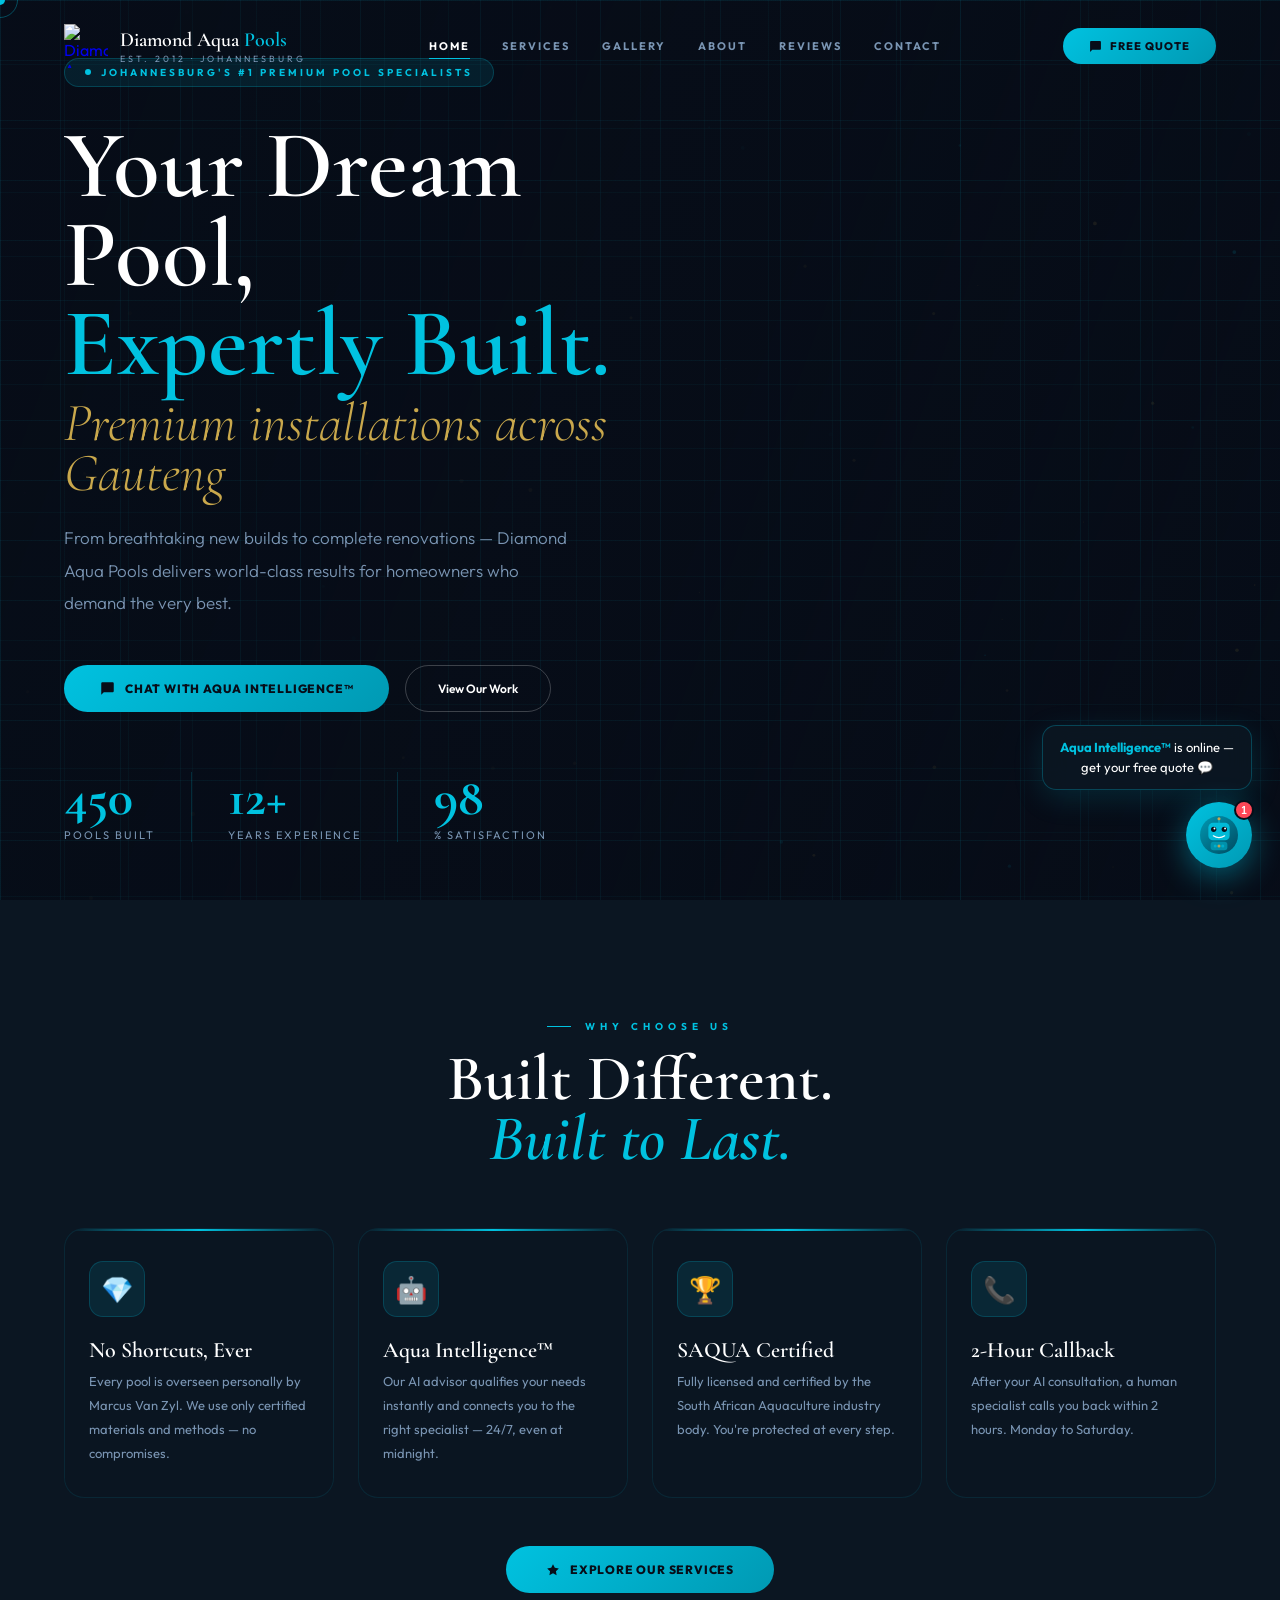
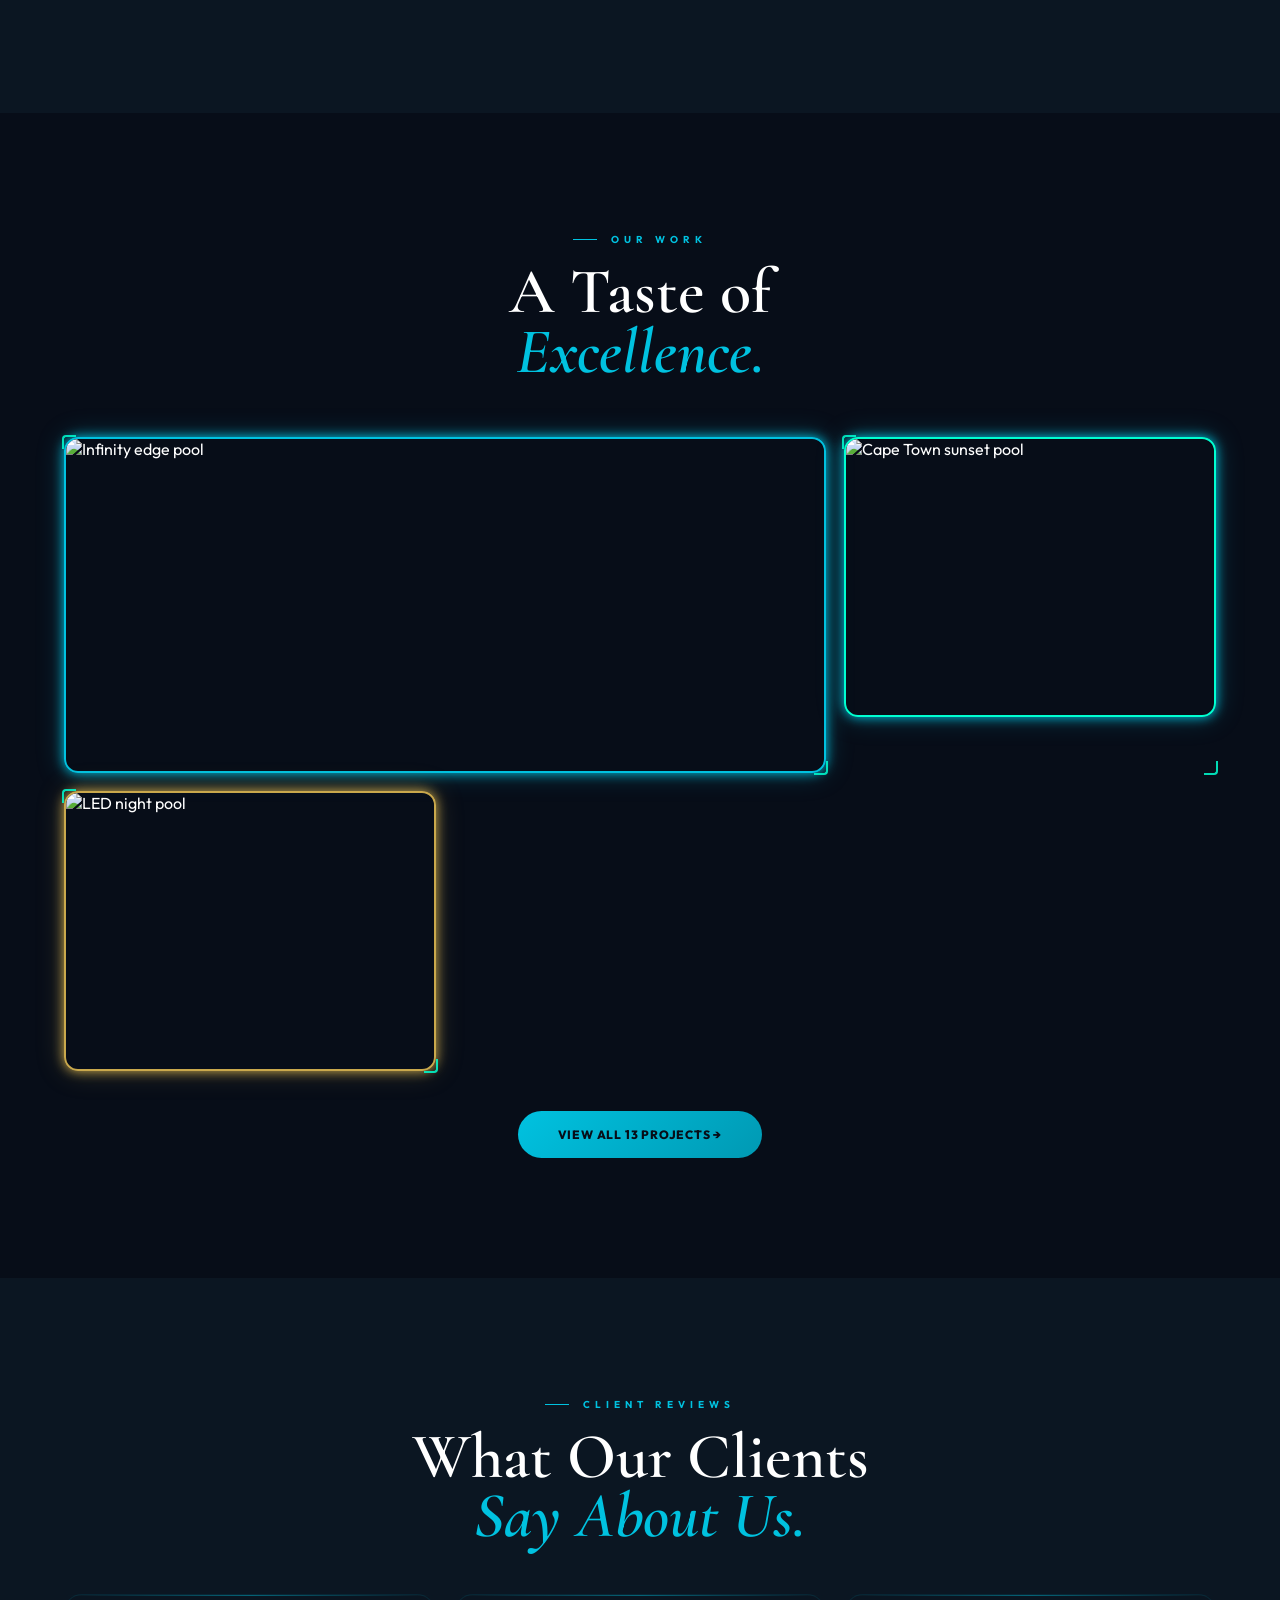
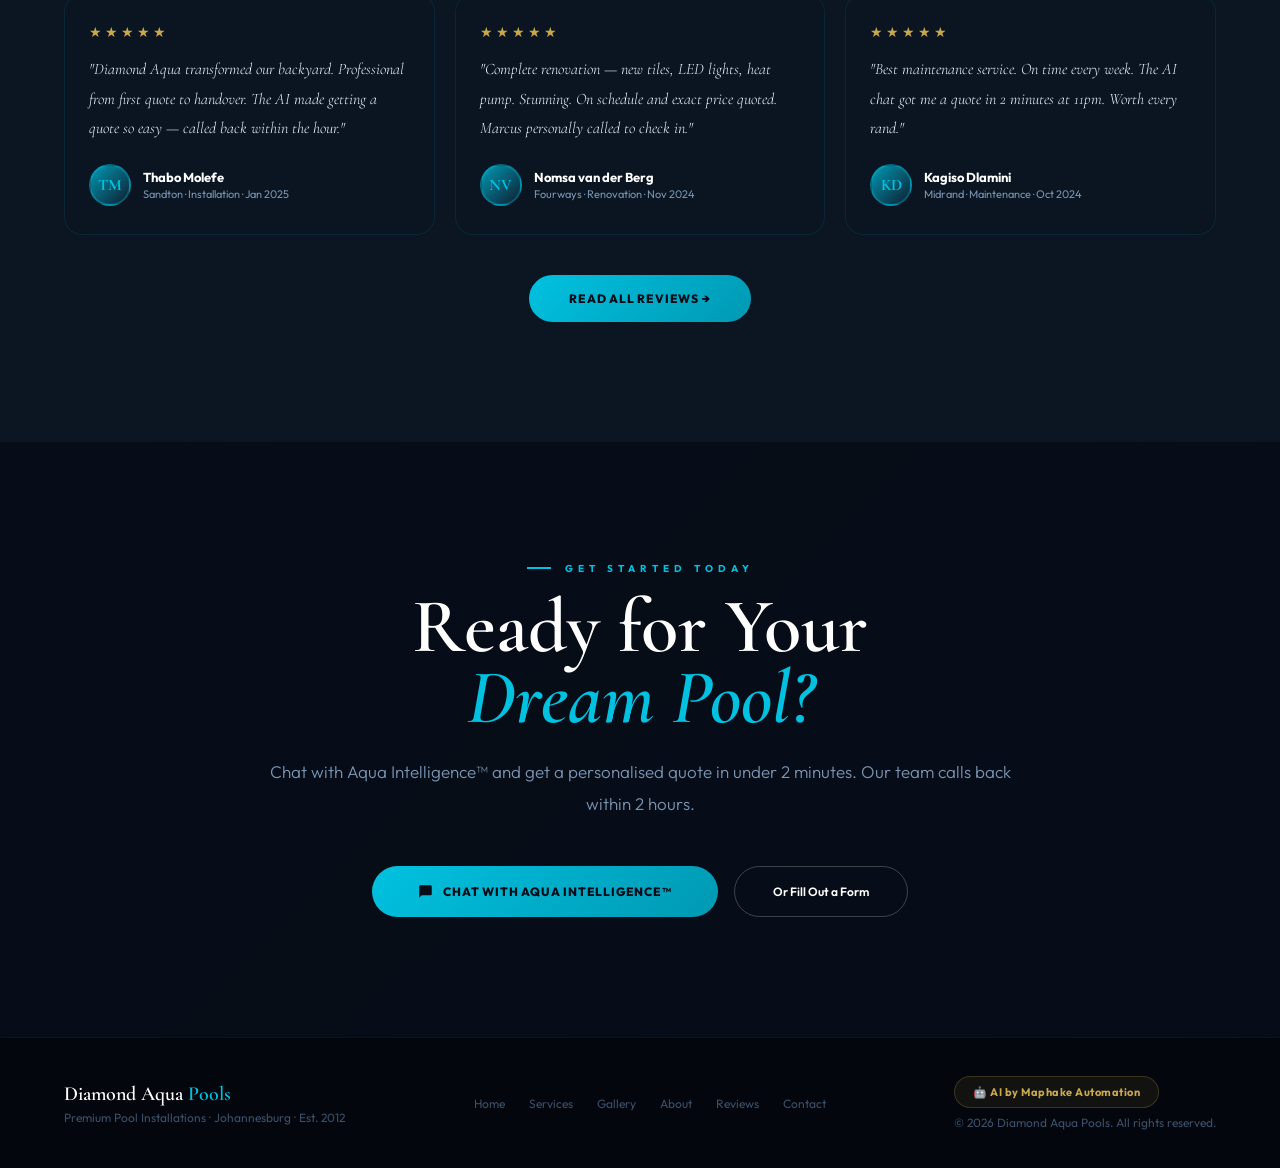
==== index.html @ bdb24a1a "Add files via upload" ====
<!DOCTYPE html>
<html lang="en">
<head>
<meta charset="UTF-8">
<meta name="viewport" content="width=device-width,initial-scale=1.0,viewport-fit=cover">
<title>Diamond Aqua Pools — Premium Pool Installations Johannesburg</title>
<meta name="description" content="Johannesburg's premier pool specialists. Powered by Aqua Intelligence™. Get a free quote in minutes.">
<link rel="icon" href="images/favicon.png">
<link rel="apple-touch-icon" href="images/favicon.png">
<link href="https://fonts.googleapis.com/css2?family=Cormorant+Garamond:ital,wght@0,300;0,400;0,600;0,700;1,300;1,600&family=Outfit:wght@300;400;500;600;700;800&display=swap" rel="stylesheet">
<link rel="stylesheet" href="style.css">
</head>
<body>

<canvas id="wc"></canvas>
<div class="sl" id="sl"></div>
<div id="cur"></div><div id="cur2"></div>

<!-- Page transition -->
<div class="pto"><div class="pts"></div><div class="pts"></div><div class="pts"></div><div class="pts"></div><div class="pts"></div></div>
<!-- Bot rider -->
<div id="botRider">
  <div class="br-av"><svg viewBox="0 0 100 100" xmlns="http://www.w3.org/2000/svg"><defs><linearGradient id="bgg" x1="0%" y1="0%" x2="100%" y2="100%"><stop offset="0%" stop-color="#0099B3"/><stop offset="100%" stop-color="#003A50"/></linearGradient></defs><rect width="100" height="100" fill="url(#bgg)"/><rect x="22" y="18" width="56" height="48" rx="13" fill="#00C2E0" opacity=".9"/><circle cx="36" cy="36" r="8" fill="#070D18"/><circle cx="64" cy="36" r="8" fill="#070D18"/><circle cx="38.5" cy="33.5" r="3" fill="white"/><circle cx="66.5" cy="33.5" r="3" fill="white"/><path d="M35 54 Q50 64 65 54" stroke="white" stroke-width="3.5" fill="none" stroke-linecap="round"/><line x1="50" y1="18" x2="50" y2="8" stroke="#00C2E0" stroke-width="3"/><circle cx="50" cy="6" r="5" fill="#C9A84C"/><rect x="14" y="28" width="8" height="14" rx="4" fill="#00C2E0" opacity=".7"/><rect x="78" y="28" width="8" height="14" rx="4" fill="#00C2E0" opacity=".7"/><rect x="28" y="70" width="44" height="24" rx="9" fill="#0099B3" opacity=".85"/><circle cx="40" cy="82" r="4.5" fill="#00C2E0" opacity=".6"/><circle cx="50" cy="82" r="4.5" fill="#C9A84C" opacity=".9"/><circle cx="60" cy="82" r="4.5" fill="#00C2E0" opacity=".6"/></svg></div>
  <div class="br-paper"><div></div><div></div><div></div></div>
</div>

<!-- NAV -->
<nav id="nav">
  <a href="index.html" class="nlogo" data-page>
    <img src="images/favicon.png" alt="Diamond Aqua Pools logo">
    <div><div class="nlogo-t">Diamond Aqua <span>Pools</span></div><span class="nlogo-s">Est. 2012 · Johannesburg</span></div>
  </a>
  <div class="nlinks">
    <a href="index.html"    class="nl act"  data-page>Home</a>
    <a href="services.html" class="nl"      data-page>Services</a>
    <a href="gallery.html"  class="nl"      data-page>Gallery</a>
    <a href="about.html"    class="nl"      data-page>About</a>
    <a href="reviews.html"  class="nl"      data-page>Reviews</a>
    <a href="contact.html"  class="nl"      data-page>Contact</a>
  </div>
  <a href="#" class="nbtn" onclick="openChat();return false;">
    <svg viewBox="0 0 24 24"><path d="M20 2H4c-1.1 0-2 .9-2 2v18l4-4h14c1.1 0 2-.9 2-2V4c0-1.1-.9-2-2-2z"/></svg>
    Free Quote
  </a>
  <button class="ham" id="ham"><span></span><span></span><span></span></button>
</nav>

<!-- Mobile drawer -->
<div class="mob-d" id="mobD">
  <nav class="mob-links">
    <a href="index.html"    class="dl act" data-page>Home</a>
    <a href="services.html" class="dl"     data-page>Services</a>
    <a href="gallery.html"  class="dl"     data-page>Gallery</a>
    <a href="about.html"    class="dl"     data-page>About</a>
    <a href="reviews.html"  class="dl"     data-page>Reviews</a>
    <a href="contact.html"  class="dl"     data-page>Contact</a>
  </nav>
  <a href="#" class="mob-cta" onclick="closeMob();openChat();return false;">Get Free Quote</a>
</div>

<!-- Bottom nav -->
<div class="bnav">
  <div class="bnav-i">
    <a href="index.html"    class="bi act" data-page><span class="bi-ic">🏠</span><span class="bi-lb">Home</span></a>
    <a href="gallery.html"  class="bi"     data-page><span class="bi-ic">🖼️</span><span class="bi-lb">Gallery</span></a>
    <a href="#" class="bc" onclick="openChat();return false;"><div class="bc-w"><svg viewBox="0 0 24 24"><path d="M20 2H4c-1.1 0-2 .9-2 2v18l4-4h14c1.1 0 2-.9 2-2V4c0-1.1-.9-2-2-2z"/></svg></div><span class="bc-lb">Quote</span></a>
    <a href="reviews.html"  class="bi"     data-page><span class="bi-ic">⭐</span><span class="bi-lb">Reviews</span></a>
    <a href="contact.html"  class="bi"     data-page><span class="bi-ic">📞</span><span class="bi-lb">Contact</span></a>
  </div>
</div>

<!-- ═══ HERO ═══ -->
<section id="home" class="hero">
  <div class="h-bg" style="background-image:url('images/p7.jpg')"></div>
  <div class="h-ov"></div>
  <div class="h-gr"></div>
  <div class="h-cnt">
    <div class="h-tag"><div class="h-dot"></div>Johannesburg's #1 Premium Pool Specialists</div>
    <h1>
      <span class="l1">Your Dream Pool,</span>
      <span class="l2">Expertly Built.</span>
      <span class="l3">Premium installations across Gauteng</span>
    </h1>
    <p class="h-sub">From breathtaking new builds to complete renovations — Diamond Aqua Pools delivers world-class results for homeowners who demand the very best.</p>
    <div class="h-btns">
      <a href="#" class="hb1" onclick="openChat();return false;">
        <svg viewBox="0 0 24 24"><path d="M20 2H4c-1.1 0-2 .9-2 2v18l4-4h14c1.1 0 2-.9 2-2V4c0-1.1-.9-2-2-2z"/></svg>
        Chat with Aqua Intelligence™
      </a>
      <a href="gallery.html" class="hb2" data-page>View Our Work</a>
    </div>
    <div class="h-stats">
      <div class="hs"><div class="hs-n" data-count="450">0</div><div class="hs-l">Pools Built</div></div>
      <div class="hs"><div class="hs-n">12+</div><div class="hs-l">Years Experience</div></div>
      <div class="hs"><div class="hs-n" data-count="98">0</div><div class="hs-l">% Satisfaction</div></div>
    </div>
  </div>
</section>

<!-- ═══ WHY US TEASER ═══ -->
<section class="bg2">
  <div class="sec"><div class="si">
    <div class="rv" style="text-align:center;margin-bottom:60px">
      <div class="stag" style="justify-content:center">Why Choose Us</div>
      <div class="sh" style="text-align:center">Built Different.<br><em>Built to Last.</em></div>
    </div>
    <div style="display:grid;grid-template-columns:repeat(auto-fit,minmax(240px,1fr));gap:24px">
      <div class="srv rv d1"><div class="srv-ic">💎</div><div class="srv-name">No Shortcuts, Ever</div><div class="srv-desc">Every pool is overseen personally by Marcus Van Zyl. We use only certified materials and methods — no compromises.</div></div>
      <div class="srv rv d2"><div class="srv-ic">🤖</div><div class="srv-name">Aqua Intelligence™</div><div class="srv-desc">Our AI advisor qualifies your needs instantly and connects you to the right specialist — 24/7, even at midnight.</div></div>
      <div class="srv rv d3"><div class="srv-ic">🏆</div><div class="srv-name">SAQUA Certified</div><div class="srv-desc">Fully licensed and certified by the South African Aquaculture industry body. You're protected at every step.</div></div>
      <div class="srv rv d4"><div class="srv-ic">📞</div><div class="srv-name">2-Hour Callback</div><div class="srv-desc">After your AI consultation, a human specialist calls you back within 2 hours. Monday to Saturday.</div></div>
    </div>
    <div class="rv" style="text-align:center;margin-top:48px">
      <a href="services.html" class="cb1" data-page style="display:inline-flex;align-items:center;gap:10px;padding:16px 40px">
        <svg viewBox="0 0 24 24" style="width:14px;height:14px;fill:#070D18"><path d="M12 2l3.09 6.26L22 9.27l-5 4.87 1.18 6.88L12 17.77l-6.18 3.25L7 14.14 2 9.27l6.91-1.01L12 2z"/></svg>
        Explore Our Services
      </a>
    </div>
  </div></div>
</section>

<!-- ═══ GALLERY TEASER ═══ -->
<section>
  <div class="sec"><div class="si">
    <div class="rv" style="text-align:center;margin-bottom:0">
      <div class="stag" style="justify-content:center">Our Work</div>
      <div class="sh" style="text-align:center">A Taste of<br><em>Excellence.</em></div>
    </div>
    <div class="neon-grid rv" style="grid-template-columns:repeat(3,1fr)">
      <div class="ni large d1"><div class="ni-inner"><img src="images/p8.jpg" alt="Infinity edge pool" loading="lazy"><div class="ni-ov"><div><div class="ni-lb">Infinity Edge Pool</div><div class="ni-sub">Sandton · 2024</div></div></div></div></div>
      <div class="ni d2"><div class="ni-inner"><img src="images/p6.jpg" alt="Cape Town sunset pool" loading="lazy"><div class="ni-ov"><div><div class="ni-lb">Cape Town Sunset Pool</div><div class="ni-sub">Clifton · 2024</div></div></div></div></div>
      <div class="ni d3"><div class="ni-inner"><img src="images/p10.jpg" alt="LED night pool" loading="lazy"><div class="ni-ov"><div><div class="ni-lb">LED Night Pool</div><div class="ni-sub">Rosebank · 2024</div></div></div></div></div>
    </div>
    <div class="rv" style="text-align:center;margin-top:40px">
      <a href="gallery.html" class="cb1" data-page style="display:inline-flex;align-items:center;gap:10px;padding:16px 40px">
        View All 13 Projects →
      </a>
    </div>
  </div></div>
</section>

<!-- ═══ REVIEW TEASER ═══ -->
<section class="bg2">
  <div class="sec"><div class="si">
    <div class="rv" style="text-align:center;margin-bottom:48px">
      <div class="stag" style="justify-content:center">Client Reviews</div>
      <div class="sh" style="text-align:center">What Our Clients<br><em>Say About Us.</em></div>
    </div>
    <div class="tc-grid">
      <div class="tc rv d1"><div class="tc-stars">★★★★★</div><p class="tc-q">"Diamond Aqua transformed our backyard. Professional from first quote to handover. The AI made getting a quote so easy — called back within the hour."</p><div class="tc-auth"><div class="tc-av">TM</div><div><div class="tc-nm">Thabo Molefe</div><div class="tc-ar">Sandton · Installation · Jan 2025</div></div></div></div>
      <div class="tc rv d2"><div class="tc-stars">★★★★★</div><p class="tc-q">"Complete renovation — new tiles, LED lights, heat pump. Stunning. On schedule and exact price quoted. Marcus personally called to check in."</p><div class="tc-auth"><div class="tc-av">NV</div><div><div class="tc-nm">Nomsa van der Berg</div><div class="tc-ar">Fourways · Renovation · Nov 2024</div></div></div></div>
      <div class="tc rv d3"><div class="tc-stars">★★★★★</div><p class="tc-q">"Best maintenance service. On time every week. The AI chat got me a quote in 2 minutes at 11pm. Worth every rand."</p><div class="tc-auth"><div class="tc-av">KD</div><div><div class="tc-nm">Kagiso Dlamini</div><div class="tc-ar">Midrand · Maintenance · Oct 2024</div></div></div></div>
    </div>
    <div class="rv" style="text-align:center;margin-top:40px">
      <a href="reviews.html" class="cb1" data-page style="display:inline-flex;align-items:center;gap:10px;padding:16px 40px">Read All Reviews →</a>
    </div>
  </div></div>
</section>

<!-- ═══ CTA ═══ -->
<section class="cta-sec">
  <div class="cta-bg" style="background-image:url('images/p6.jpg')"></div>
  <div class="cta-ov"></div>
  <div class="sec"><div class="cta-in rv">
    <div class="stag" style="justify-content:center">Get Started Today</div>
    <div class="cta-h">Ready for Your<br><em>Dream Pool?</em></div>
    <p class="cta-sub">Chat with Aqua Intelligence™ and get a personalised quote in under 2 minutes. Our team calls back within 2 hours.</p>
    <div class="cta-btns">
      <a href="#" class="cb1" onclick="openChat();return false;"><svg viewBox="0 0 24 24"><path d="M20 2H4c-1.1 0-2 .9-2 2v18l4-4h14c1.1 0 2-.9 2-2V4c0-1.1-.9-2-2-2z"/></svg>Chat with Aqua Intelligence™</a>
      <a href="contact.html" class="cb2" data-page>Or Fill Out a Form</a>
    </div>
  </div></div>
</section>

<!-- FOOTER -->
<footer>
  <div><div class="fw">Diamond Aqua <span>Pools</span></div><div class="fm">Premium Pool Installations · Johannesburg · Est. 2012</div></div>
  <div class="fl">
    <a href="index.html"    data-page>Home</a><a href="services.html" data-page>Services</a>
    <a href="gallery.html"  data-page>Gallery</a><a href="about.html"   data-page>About</a>
    <a href="reviews.html"  data-page>Reviews</a><a href="contact.html" data-page>Contact</a>
  </div>
  <div><div class="ma-badge">🤖 AI by Maphake Automation</div><div class="fr">© 2026 Diamond Aqua Pools. All rights reserved.</div></div>
</footer>

<!-- CHAT FAB -->
<div class="chat-fab">
  <div class="chat-bub" id="chatBub"><strong>Aqua Intelligence™</strong> is online — get your free quote 💬</div>
  <button class="chat-btn" onclick="openChat()">
    <svg viewBox="0 0 100 100" xmlns="http://www.w3.org/2000/svg"><defs><linearGradient id="fbg" x1="0%" y1="0%" x2="100%" y2="100%"><stop offset="0%" stop-color="#0099B3"/><stop offset="100%" stop-color="#004A60"/></linearGradient></defs><circle cx="50" cy="50" r="50" fill="url(#fbg)"/><rect x="22" y="18" width="56" height="46" rx="12" fill="#00C2E0" opacity=".9"/><circle cx="36" cy="35" r="7" fill="#070D18"/><circle cx="64" cy="35" r="7" fill="#070D18"/><circle cx="38" cy="33" r="2.5" fill="white"/><circle cx="66" cy="33" r="2.5" fill="white"/><path d="M35 52 Q50 62 65 52" stroke="white" stroke-width="3" fill="none" stroke-linecap="round"/><line x1="50" y1="18" x2="50" y2="9" stroke="#00C2E0" stroke-width="2.5"/><circle cx="50" cy="7" r="4" fill="#C9A84C"/><rect x="28" y="68" width="44" height="22" rx="8" fill="#0099B3" opacity=".85"/><circle cx="40" cy="79" r="4" fill="#00C2E0" opacity=".6"/><circle cx="50" cy="79" r="4" fill="#C9A84C" opacity=".9"/><circle cx="60" cy="79" r="4" fill="#00C2E0" opacity=".6"/></svg>
    <div class="chat-notif">1</div>
  </button>
</div>

<!-- CHAT MODAL -->
<div class="chat-modal" id="chatModal">
  <div class="cm-hd">
    <div class="cm-av-wrap">
      <div class="cm-av"><svg viewBox="0 0 100 100" xmlns="http://www.w3.org/2000/svg"><defs><linearGradient id="cbg" x1="0%" y1="0%" x2="100%" y2="100%"><stop offset="0%" stop-color="#0099B3"/><stop offset="100%" stop-color="#003A50"/></linearGradient></defs><rect width="100" height="100" fill="url(#cbg)"/><rect x="22" y="18" width="56" height="48" rx="13" fill="#00C2E0" opacity=".9"/><circle cx="36" cy="36" r="8" fill="#070D18"/><circle cx="64" cy="36" r="8" fill="#070D18"/><circle cx="38.5" cy="33.5" r="3" fill="white"/><circle cx="66.5" cy="33.5" r="3" fill="white"/><path d="M35 54 Q50 64 65 54" stroke="white" stroke-width="3.5" fill="none" stroke-linecap="round"/><line x1="50" y1="18" x2="50" y2="8" stroke="#00C2E0" stroke-width="3"/><circle cx="50" cy="6" r="5" fill="#C9A84C"/><rect x="14" y="28" width="8" height="14" rx="4" fill="#00C2E0" opacity=".7"/><rect x="78" y="28" width="8" height="14" rx="4" fill="#00C2E0" opacity=".7"/><rect x="28" y="70" width="44" height="24" rx="9" fill="#0099B3" opacity=".85"/><circle cx="40" cy="82" r="4.5" fill="#00C2E0" opacity=".6"/><circle cx="50" cy="82" r="4.5" fill="#C9A84C" opacity=".9"/><circle cx="60" cy="82" r="4.5" fill="#00C2E0" opacity=".6"/></svg></div>
      <div class="cm-ring"></div>
    </div>
    <div>
      <div class="cm-nm">Aqua Intelligence™</div>
      <div class="cm-ai">AI Pool Advisor · Diamond Aqua Pools</div>
      <div class="cm-st"><div class="cm-std"></div>Online · Powered by Maphake Automation</div>
    </div>
    <button class="cm-close" onclick="closeChat()">✕</button>
  </div>
  <div class="cm-body" id="cmBody"></div>
  <div id="leadsPanel" class="leads-panel" style="display:none"><div class="lp-t">📥 Live Lead Capture</div></div>
  <div class="cm-ft">
    <input class="cm-inp" id="cmInp" placeholder="Type your message..." onkeydown="handleKey(event)" disabled>
    <button class="cm-send" onclick="sendMsg()"><svg viewBox="0 0 24 24"><path d="M2.01 21L23 12 2.01 3 2 10l15 2-15 2z"/></svg></button>
  </div>
  <div class="cm-pw">Powered by <span>Maphake Automation</span> · Aqua Intelligence™</div>
</div>

<script src="shared.js"></script>
</body>
</html>
---- style.css ----
/* ═══════════════════════════════════════════
   DIAMOND AQUA POOLS — Shared Stylesheet
   ═══════════════════════════════════════════ */
:root {
  --navy:  #070D18; --navy2: #0B1622; --navy3: #0F1E30;
  --aqua:  #00C2E0; --aqua2: #0099B3; --aqua3: #5DDAF0;
  --gold:  #C9A84C; --gold2: #E8C96B;
  --wh:    #FFFFFF; --grey:  #7A95B3; --dg:    #3A5068;
  --n1:    #00C2E0; --n2:    #00FFD1; --nG:    #C9A84C;
}
*,*::before,*::after{margin:0;padding:0;box-sizing:border-box}
html{scroll-behavior:smooth}
body{background:var(--navy);color:var(--wh);font-family:'Outfit',sans-serif;overflow-x:hidden;cursor:none}
a,button{cursor:none}
/* Scrollbar progress */
.sl{position:fixed;top:0;left:0;height:3px;z-index:700;width:0;background:linear-gradient(90deg,var(--aqua),var(--gold),var(--aqua3));transition:width .08s}
/* Custom cursor */
#cur{position:fixed;width:10px;height:10px;background:var(--aqua);border-radius:50%;pointer-events:none;z-index:9999;transform:translate(-50%,-50%);transition:width .15s,height .15s}
#cur2{position:fixed;width:36px;height:36px;border:1.5px solid rgba(0,194,224,.35);border-radius:50%;pointer-events:none;z-index:9998;transform:translate(-50%,-50%);transition:all .18s ease}
@media(hover:none){#cur,#cur2{display:none}body,a,button{cursor:auto}}
/* Water canvas */
#wc{position:fixed;inset:0;z-index:0;pointer-events:none;opacity:.45}

/* ═══ PAGE TRANSITION ═══ */
.pto{position:fixed;inset:0;z-index:8000;display:flex;flex-direction:column;pointer-events:none}
.pts{flex:1;transform:scaleX(0);transform-origin:left;transition:transform .42s cubic-bezier(.77,0,.18,1)}
.pts:nth-child(1){background:var(--aqua2);transition-delay:0s}
.pts:nth-child(2){background:var(--aqua);transition-delay:.07s}
.pts:nth-child(3){background:var(--aqua3);transition-delay:.14s}
.pts:nth-child(4){background:var(--aqua2);transition-delay:.21s}
.pts:nth-child(5){background:var(--navy3);transition-delay:.28s}
body.t-out .pts{transform:scaleX(1)}
body.t-in  .pts{transform:scaleX(0);transform-origin:right;transition:transform .45s cubic-bezier(.77,0,.18,1)}
body.t-in  .pts:nth-child(1){transition-delay:.28s}
body.t-in  .pts:nth-child(2){transition-delay:.21s}
body.t-in  .pts:nth-child(3){transition-delay:.14s}
body.t-in  .pts:nth-child(4){transition-delay:.07s}
body.t-in  .pts:nth-child(5){transition-delay:0s}

/* Bot rider */
#botRider{position:fixed;top:50%;z-index:8100;pointer-events:none;opacity:0;
  display:flex;align-items:center;transition:opacity .15s;left:-150px}
#botRider.active{opacity:1}
.br-av{width:76px;height:76px;border-radius:50%;overflow:hidden;border:2px solid rgba(255,255,255,.4);flex-shrink:0;filter:drop-shadow(0 0 18px rgba(0,194,224,.9))}
.br-av svg{width:100%;height:100%}
.br-paper{width:56px;height:40px;background:white;border-radius:4px;margin-left:-10px;
  box-shadow:2px 2px 8px rgba(0,0,0,.3);display:flex;flex-direction:column;align-items:flex-start;justify-content:center;gap:4px;padding:7px}
.br-paper div{height:3px;border-radius:2px;background:#ddd}
.br-paper div:nth-child(1){width:70%;background:var(--aqua)}
.br-paper div:nth-child(2){width:100%}
.br-paper div:nth-child(3){width:80%}

/* ═══ NAV ═══ */
nav{position:fixed;top:0;left:0;right:0;z-index:500;display:flex;align-items:center;justify-content:space-between;padding:24px 64px;transition:all .4s}
nav.stuck{background:rgba(7,13,24,.97);backdrop-filter:blur(28px);padding:14px 64px;border-bottom:1px solid rgba(0,194,224,.08);box-shadow:0 4px 40px rgba(0,0,0,.4)}
.nlogo{display:flex;align-items:center;gap:12px;text-decoration:none}
.nlogo img{width:44px;height:44px}
.nlogo-t{font-family:'Cormorant Garamond',serif;font-size:20px;font-weight:600;color:var(--wh)}
.nlogo-t span{color:var(--aqua)}
.nlogo-s{font-size:9px;color:var(--grey);letter-spacing:3px;text-transform:uppercase;display:block;margin-top:1px}
.nlinks{display:flex;align-items:center;gap:32px}
.nl{color:var(--grey);text-decoration:none;font-size:11px;font-weight:700;letter-spacing:2px;text-transform:uppercase;transition:color .2s;position:relative;padding:4px 0}
.nl::after{content:'';position:absolute;bottom:-2px;left:0;width:0;height:1.5px;background:var(--aqua);transition:width .25s}
.nl:hover,.nl.act{color:var(--wh)}
.nl:hover::after,.nl.act::after{width:100%}
.nbtn{background:linear-gradient(135deg,var(--aqua),var(--aqua2));color:var(--navy);padding:11px 26px;border-radius:50px;font-size:11px;font-weight:800;text-decoration:none;letter-spacing:1px;text-transform:uppercase;transition:all .25s;display:inline-flex;align-items:center;gap:8px}
.nbtn:hover{transform:translateY(-2px);box-shadow:0 10px 30px rgba(0,194,224,.4)}
.nbtn svg{width:13px;height:13px;fill:var(--navy)}
.ham{display:none;flex-direction:column;gap:5px;background:none;border:none;padding:4px;z-index:600}
.ham span{display:block;width:24px;height:2px;background:var(--wh);border-radius:2px;transition:all .3s}
.ham.open span:nth-child(1){transform:translateY(7px) rotate(45deg);background:var(--aqua)}
.ham.open span:nth-child(2){opacity:0}
.ham.open span:nth-child(3){transform:translateY(-7px) rotate(-45deg);background:var(--aqua)}
/* Mobile drawer */
.mob-d{position:fixed;inset:0;z-index:550;background:rgba(7,13,24,.99);backdrop-filter:blur(28px);display:flex;flex-direction:column;align-items:center;justify-content:center;transform:translateX(100%);transition:transform .42s cubic-bezier(.77,0,.18,1)}
.mob-d::before{content:'';position:absolute;top:0;left:0;right:0;height:2px;background:linear-gradient(90deg,transparent,var(--aqua),transparent)}
.mob-d.open{transform:translateX(0)}
.mob-links{display:flex;flex-direction:column;align-items:center;width:100%}
.mob-links a{width:100%;text-align:center;padding:18px 20px;color:var(--grey);text-decoration:none;font-family:'Cormorant Garamond',serif;font-size:34px;letter-spacing:2px;border-bottom:1px solid rgba(0,194,224,.07);transition:color .2s}
.mob-links a:first-child{border-top:1px solid rgba(0,194,224,.07)}
.mob-links a:hover,.mob-links a.act{color:var(--aqua)}
.mob-cta{margin-top:32px;background:var(--aqua);color:var(--navy);padding:14px 48px;border-radius:50px;font-size:13px;font-weight:800;text-decoration:none;letter-spacing:1px;text-transform:uppercase}
/* Bottom nav */
.bnav{display:none;position:fixed;bottom:0;left:0;right:0;z-index:490;background:rgba(7,13,24,.97);backdrop-filter:blur(24px);border-top:1px solid rgba(0,194,224,.1);padding:8px 0 max(8px,env(safe-area-inset-bottom))}
.bnav-i{display:flex;justify-content:space-around;align-items:center;max-width:480px;margin:0 auto}
.bi{display:flex;flex-direction:column;align-items:center;gap:3px;text-decoration:none;padding:4px 8px;min-width:52px}
.bi-ic{font-size:19px;line-height:1}
.bi-lb{font-size:9px;color:var(--grey);letter-spacing:1px;text-transform:uppercase;font-weight:600}
.bi.act .bi-lb{color:var(--aqua)}
.bc{display:flex;flex-direction:column;align-items:center;gap:3px;text-decoration:none;padding:0 8px}
.bc-w{width:48px;height:48px;border-radius:50%;background:linear-gradient(135deg,var(--aqua),var(--aqua2));display:flex;align-items:center;justify-content:center;box-shadow:0 4px 20px rgba(0,194,224,.45);margin-top:-22px;transition:all .2s}
.bc-w svg{width:20px;height:20px;fill:var(--navy)}
.bc-lb{font-size:9px;color:var(--aqua);letter-spacing:1px;text-transform:uppercase;font-weight:700}

/* ═══ SHARED LAYOUT ═══ */
.sec{padding:120px 64px;position:relative;z-index:1}
.si{max-width:1240px;margin:0 auto}
.bg2{background:var(--navy2)}
.bg2::before{content:'';position:absolute;inset:0;pointer-events:none;background-image:linear-gradient(rgba(0,194,224,.03) 1px,transparent 1px),linear-gradient(90deg,rgba(0,194,224,.03) 1px,transparent 1px);background-size:60px 60px}
.stag{font-size:10px;letter-spacing:5px;color:var(--aqua);text-transform:uppercase;font-weight:700;margin-bottom:16px;display:flex;align-items:center;gap:14px}
.stag::before{content:'';width:24px;height:1.5px;background:var(--aqua);flex-shrink:0}
.sh{font-family:'Cormorant Garamond',serif;font-size:clamp(38px,5vw,68px);line-height:.93;font-weight:600;margin-bottom:22px}
.sh em{color:var(--aqua);font-style:italic}
.sp{font-size:16px;color:var(--grey);line-height:1.9;font-weight:300}
/* Reveal */
.rv {opacity:0;transform:translateY(36px);transition:opacity .9s ease,transform .9s ease}
.rvl{opacity:0;transform:translateX(-36px);transition:opacity .9s ease,transform .9s ease}
.rvr{opacity:0;transform:translateX(36px);transition:opacity .9s ease,transform .9s ease}
.rv.up,.rvl.up,.rvr.up{opacity:1;transform:none}
.d1{transition-delay:.08s!important}.d2{transition-delay:.18s!important}.d3{transition-delay:.28s!important}
.d4{transition-delay:.38s!important}.d5{transition-delay:.48s!important}.d6{transition-delay:.58s!important}

/* ═══ PAGE HERO (inner pages) ═══ */
.ph{position:relative;height:56vh;min-height:340px;display:flex;align-items:flex-end;padding:0 64px 60px;overflow:hidden}
.ph-bg{position:absolute;inset:0;background-size:cover;background-position:center}
.ph-ov{position:absolute;inset:0;background:linear-gradient(to top,rgba(7,13,24,1) 0%,rgba(7,13,24,.72) 50%,rgba(7,13,24,.3) 100%)}
.ph-cnt{position:relative;z-index:1;max-width:1240px;width:100%}
.ph-tag{font-size:10px;letter-spacing:4px;color:var(--aqua);text-transform:uppercase;font-weight:700;margin-bottom:12px}
.ph h1{font-family:'Cormorant Garamond',serif;font-size:clamp(48px,8vw,88px);line-height:.93;font-weight:600}
.ph h1 em{color:var(--aqua);font-style:italic}

/* ═══ NEON GALLERY GRID ═══ */
.neon-grid{display:grid;grid-template-columns:repeat(4,1fr);gap:18px;margin-top:56px}
.ni{position:relative;border-radius:16px;overflow:visible}
.ni-inner{border-radius:14px;overflow:hidden;position:relative;border:2px solid var(--n1);
  box-shadow:0 0 12px var(--n1),0 0 28px rgba(0,194,224,.25);animation:neonCyan 3s ease-in-out infinite}
.ni:nth-child(even) .ni-inner{border-color:var(--n2);animation:neonTeal 3s ease-in-out infinite 1.5s}
.ni:nth-child(3n)   .ni-inner{border-color:var(--gold);animation:neonGold 3.5s ease-in-out infinite;box-shadow:0 0 12px var(--gold),0 0 28px rgba(201,168,76,.25)}
.ni.large{grid-column:span 2}
.ni img{width:100%;display:block;aspect-ratio:4/3;object-fit:cover;transition:transform .6s ease,filter .4s ease}
.ni.large img{aspect-ratio:16/7}
.ni:hover img{transform:scale(1.07);filter:brightness(1.1)}
.ni-ov{position:absolute;inset:0;border-radius:14px;background:linear-gradient(to top,rgba(7,13,24,.92) 0%,transparent 55%);opacity:0;transition:opacity .35s;display:flex;align-items:flex-end;padding:18px}
.ni:hover .ni-ov{opacity:1}
.ni-lb{font-family:'Cormorant Garamond',serif;font-size:17px;font-weight:600;color:var(--wh)}
.ni-sub{font-size:11px;color:var(--aqua);margin-top:2px}
.ni::before,.ni::after{content:'';position:absolute;width:14px;height:14px;border-color:var(--n2);border-style:solid;z-index:3;pointer-events:none;opacity:.85}
.ni::before{top:-2px;left:-2px;border-width:2px 0 0 2px;border-radius:4px 0 0 0}
.ni::after {bottom:-2px;right:-2px;border-width:0 2px 2px 0;border-radius:0 0 4px 0}

/* ═══ SERVICE CARDS ═══ */
.srv-grid{display:grid;grid-template-columns:repeat(4,1fr);gap:20px;margin-top:60px}
.srv{background:rgba(11,22,34,.8);border:1px solid rgba(0,194,224,.1);border-radius:20px;padding:32px 24px;position:relative;overflow:hidden;transition:all .4s}
.srv::before{content:'';position:absolute;top:0;left:0;right:0;height:2px;background:linear-gradient(90deg,transparent,var(--aqua),transparent)}
.srv::after{content:'';position:absolute;inset:0;background:radial-gradient(circle at 50% 0%,rgba(0,194,224,.12) 0%,transparent 65%);opacity:0;transition:opacity .4s}
.srv:hover{border-color:rgba(0,194,224,.38);transform:translateY(-10px);box-shadow:0 28px 64px rgba(0,194,224,.12)}
.srv:hover::after{opacity:1}
.srv-ic{width:56px;height:56px;border-radius:14px;background:rgba(0,194,224,.1);border:1px solid rgba(0,194,224,.2);display:flex;align-items:center;justify-content:center;font-size:26px;margin-bottom:20px;position:relative;z-index:1}
.srv-name{font-family:'Cormorant Garamond',serif;font-size:22px;font-weight:600;color:var(--wh);margin-bottom:6px;position:relative;z-index:1}
.srv-price{font-size:11px;color:var(--gold);letter-spacing:2px;text-transform:uppercase;font-weight:700;margin-bottom:12px;position:relative;z-index:1}
.srv-desc{font-size:13px;color:var(--grey);line-height:1.85;position:relative;z-index:1}
.srv-list{margin-top:16px;display:flex;flex-direction:column;gap:7px;position:relative;z-index:1}
.srv-li{display:flex;align-items:center;gap:9px;font-size:12px;color:rgba(0,194,224,.75)}
.srv-li::before{content:'◆';font-size:6px;color:var(--aqua);flex-shrink:0}

/* ═══ ABOUT ═══ */
.ab-grid{display:grid;grid-template-columns:440px 1fr;gap:80px;align-items:start}
.ab-img-col{position:sticky;top:100px}
.ab-img-wrap{border-radius:22px;overflow:hidden;position:relative;border:2px solid var(--n1);box-shadow:0 0 24px var(--n1),0 0 56px rgba(0,194,224,.2),0 40px 80px rgba(0,0,0,.5);animation:neonCyan 4s ease-in-out infinite}
.owner-photo{width:100%;display:block;aspect-ratio:4/5;object-fit:cover;object-position:top center}
.ab-badge{position:absolute;bottom:0;left:0;right:0;background:linear-gradient(to top,rgba(7,13,24,.97) 65%,transparent);padding:50px 24px 22px}
.ab-name{font-family:'Cormorant Garamond',serif;font-size:26px;font-weight:600;color:var(--wh)}
.ab-title{font-size:11px;color:var(--aqua);letter-spacing:1.5px;margin-top:4px;text-transform:uppercase}
.creds{display:flex;flex-direction:column;gap:10px;margin-top:20px}
.cred{display:flex;align-items:center;gap:12px;background:rgba(0,194,224,.04);border:1px solid rgba(0,194,224,.1);border-radius:12px;padding:12px 15px;font-size:13px;color:var(--grey);transition:border-color .25s}
.cred:hover{border-color:rgba(0,194,224,.3)}
.cred-ic{flex-shrink:0;font-size:16px}
.ab-quote{position:relative;margin:28px 0;padding:22px 24px 22px 62px;background:rgba(0,194,224,.04);border-left:3px solid var(--aqua);border-radius:0 14px 14px 0}
.aq-mark{position:absolute;left:17px;top:4px;font-family:'Cormorant Garamond',serif;font-size:68px;color:var(--aqua);line-height:1;opacity:.38}
.aq-text{font-family:'Cormorant Garamond',serif;font-size:20px;font-style:italic;color:#EEF4FF;line-height:1.75}
.ab-body{display:flex;flex-direction:column;gap:18px;margin-bottom:28px}
.ab-body p{font-size:15px;color:var(--grey);line-height:1.95;font-weight:300}
.ab-body p strong{color:var(--wh);font-weight:700}
.ab-body p em{color:#EEF4FF;font-style:italic}
.ab-mission{display:flex;align-items:flex-start;gap:16px;background:linear-gradient(135deg,rgba(201,168,76,.08),rgba(0,194,224,.05));border:1px solid rgba(201,168,76,.22);border-radius:16px;padding:20px;margin-bottom:28px}
.am-ic{font-size:28px;flex-shrink:0;margin-top:2px}
.am-t{font-family:'Cormorant Garamond',serif;font-size:18px;font-weight:600;color:var(--gold);margin-bottom:6px}
.am-d{font-size:14px;color:var(--grey);line-height:1.8}
.ab-cta{display:inline-flex;align-items:center;gap:10px;background:linear-gradient(135deg,var(--aqua),var(--aqua2));color:var(--navy);padding:16px 36px;border-radius:50px;font-size:12px;font-weight:800;text-decoration:none;transition:all .25s;letter-spacing:.8px;text-transform:uppercase}
.ab-cta:hover{transform:translateY(-2px);box-shadow:0 14px 40px rgba(0,194,224,.42)}
.ab-cta svg{width:15px;height:15px;fill:var(--navy)}

/* ═══ REVIEWS ═══ */
.rs-wrap{display:flex;gap:28px;align-items:center;background:rgba(11,22,34,.7);border:1px solid rgba(0,194,224,.12);border-radius:20px;padding:32px 38px;margin:36px 0;flex-wrap:wrap}
.rs-big-n{font-family:'Cormorant Garamond',serif;font-size:80px;font-weight:700;color:var(--aqua);line-height:1}
.rs-stars{color:var(--gold);font-size:22px;letter-spacing:4px;margin:4px 0}
.rs-cnt{font-size:11px;color:var(--grey)}
.rs-bars{flex:1;min-width:200px;display:flex;flex-direction:column;gap:9px}
.rs-br{display:flex;align-items:center;gap:10px}
.rs-bl{font-size:12px;color:var(--grey);width:30px;text-align:right;flex-shrink:0}
.rs-bt{flex:1;height:6px;background:rgba(255,255,255,.06);border-radius:4px;overflow:hidden}
.rs-bf{height:100%;background:linear-gradient(90deg,var(--aqua),var(--gold));border-radius:4px;transition:width 1.4s cubic-bezier(.77,0,.18,1)}
.rs-bp{font-size:11px;color:var(--grey);width:32px}
.rs-rgt{display:flex;flex-direction:column;gap:14px;min-width:190px}
.rs-write{background:transparent;border:1.5px solid var(--aqua);color:var(--aqua);padding:12px 22px;border-radius:50px;font-size:11px;font-weight:800;font-family:'Outfit',sans-serif;transition:all .25s;letter-spacing:1px;text-transform:uppercase}
.rs-write:hover{background:var(--aqua);color:var(--navy)}
.tc-grid{display:grid;grid-template-columns:repeat(3,1fr);gap:20px;margin-top:36px}
.tc{background:rgba(11,22,34,.7);border:1px solid rgba(0,194,224,.1);border-radius:18px;padding:28px 24px;transition:all .35s;position:relative}
.tc::before{content:'';position:absolute;top:0;left:0;right:0;height:1.5px;background:linear-gradient(90deg,transparent,rgba(0,194,224,.45),transparent);border-radius:18px 18px 0 0}
.tc:hover{border-color:rgba(0,194,224,.28);transform:translateY(-5px);box-shadow:0 20px 50px rgba(0,194,224,.08)}
.tc-stars{color:var(--gold);font-size:14px;margin-bottom:14px;letter-spacing:3px}
.tc-q{font-family:'Cormorant Garamond',serif;font-size:16px;color:#EEF4FF;line-height:1.85;margin-bottom:20px;font-style:italic;font-weight:300}
.tc-auth{display:flex;align-items:center;gap:12px}
.tc-av{width:42px;height:42px;border-radius:50%;background:linear-gradient(135deg,var(--aqua2),var(--navy3));border:2px solid rgba(0,194,224,.3);display:flex;align-items:center;justify-content:center;font-family:'Cormorant Garamond',serif;font-size:16px;font-weight:700;color:var(--aqua);flex-shrink:0}
.tc-nm{font-size:13px;font-weight:700;color:var(--wh)}
.tc-ar{font-size:11px;color:var(--grey);margin-top:2px}
.tc.new{border-color:rgba(0,194,224,.38);background:rgba(0,194,224,.06);animation:slideUp .5s ease}
/* Review form */
.rf-wrap{display:none}
.rf-wrap.open{display:block}
.rf-box{background:rgba(11,22,34,.88);border:1px solid rgba(0,194,224,.15);border-radius:22px;padding:40px;margin:22px 0;position:relative;overflow:hidden}
.rf-box::before{content:'';position:absolute;top:0;left:0;right:0;height:2px;background:linear-gradient(90deg,transparent,var(--aqua),transparent)}
.rf-t{font-family:'Cormorant Garamond',serif;font-size:30px;font-weight:600;color:var(--wh);margin-bottom:4px}
.rf-s{font-size:13px;color:var(--grey);margin-bottom:26px}
.rf-sl{font-size:11px;color:var(--grey);font-weight:600;margin-bottom:8px}
.sp-row{display:flex;gap:6px;margin-bottom:6px}
.sp-star{font-size:38px;color:rgba(255,255,255,.12);transition:color .15s,transform .15s;line-height:1}
.sp-star.on{color:var(--gold);transform:scale(1.14)}
.sp-lbl{font-size:13px;color:var(--aqua);margin-bottom:22px;min-height:18px;font-weight:600}
.rf-row{display:grid;grid-template-columns:1fr 1fr;gap:16px}
.rf-grp{display:flex;flex-direction:column;gap:8px;margin-bottom:15px}
.rf-grp label{font-size:11px;color:var(--grey);font-weight:600;letter-spacing:.8px;text-transform:uppercase}
.rf-grp input,.rf-grp select,.rf-grp textarea{background:rgba(0,194,224,.05);border:1px solid rgba(0,194,224,.15);border-radius:10px;padding:13px 16px;font-size:14px;color:var(--wh);font-family:'Outfit',sans-serif;outline:none;transition:border-color .25s;width:100%}
.rf-grp input:focus,.rf-grp select:focus,.rf-grp textarea:focus{border-color:rgba(0,194,224,.5)}
.rf-grp select option{background:var(--navy2)}
.rf-grp textarea{resize:vertical}
.rf-btns{display:flex;gap:12px;margin-top:6px}
.rf-cancel{background:transparent;border:1px solid rgba(255,255,255,.15);color:var(--grey);padding:12px 26px;border-radius:50px;font-size:13px;font-family:'Outfit',sans-serif;transition:all .25s}
.rf-cancel:hover{border-color:rgba(255,255,255,.3);color:var(--wh)}
.rf-submit{flex:1;background:linear-gradient(135deg,var(--aqua),var(--aqua2));color:var(--navy);border:none;padding:13px;border-radius:50px;font-size:13px;font-weight:800;font-family:'Outfit',sans-serif;transition:all .25s}
.rf-submit:hover{transform:translateY(-1px);box-shadow:0 8px 24px rgba(0,194,224,.38)}

/* ═══ CONTACT ═══ */
.co-grid{display:grid;grid-template-columns:1fr 1.25fr;gap:80px;align-items:start}
.ci-item{background:rgba(0,194,224,.05);border:1px solid rgba(0,194,224,.1);border-radius:14px;padding:17px;display:flex;align-items:center;gap:15px;transition:all .25s;margin-bottom:13px}
.ci-item:hover{border-color:rgba(0,194,224,.3);transform:translateX(5px)}
.ci-ic{font-size:22px;flex-shrink:0}
.ci-t{font-size:13px;font-weight:700;color:var(--wh);margin-bottom:2px}
.ci-v{font-size:13px;color:var(--grey)}
.co-form{background:rgba(11,22,34,.75);border:1px solid rgba(0,194,224,.12);border-radius:22px;padding:38px 34px;position:relative;overflow:hidden}
.co-form::before{content:'';position:absolute;top:0;left:0;right:0;height:2px;background:linear-gradient(90deg,transparent,var(--aqua),transparent)}
.co-title{font-family:'Cormorant Garamond',serif;font-size:28px;font-weight:600;color:var(--wh);margin-bottom:26px}
.co-row{display:grid;grid-template-columns:1fr 1fr;gap:16px}
.co-grp{display:flex;flex-direction:column;gap:8px;margin-bottom:15px}
.co-grp label{font-size:11px;color:var(--grey);font-weight:600;letter-spacing:.8px;text-transform:uppercase}
.co-grp input,.co-grp select,.co-grp textarea{background:rgba(0,194,224,.05);border:1px solid rgba(0,194,224,.15);border-radius:10px;padding:13px 16px;font-size:14px;color:var(--wh);font-family:'Outfit',sans-serif;outline:none;transition:border-color .25s;width:100%}
.co-grp input:focus,.co-grp select:focus,.co-grp textarea:focus{border-color:rgba(0,194,224,.5)}
.co-grp select option{background:var(--navy2)}
.co-grp textarea{resize:vertical;min-height:100px}
.co-btn{width:100%;background:linear-gradient(135deg,var(--aqua),var(--aqua2));color:var(--navy);padding:15px;border-radius:50px;font-size:13px;font-weight:800;border:none;transition:all .25s;letter-spacing:.8px;text-transform:uppercase;font-family:'Outfit',sans-serif}
.co-btn:hover{transform:translateY(-1px);box-shadow:0 10px 30px rgba(0,194,224,.38)}

/* ═══ MAPHAKE BANNER ═══ */
.ma-ban{background:linear-gradient(135deg,rgba(201,168,76,.08),rgba(0,194,224,.05));border:1px solid rgba(201,168,76,.22);border-radius:18px;padding:22px 30px;display:flex;align-items:center;justify-content:space-between;gap:20px;margin-bottom:60px;flex-wrap:wrap}
.ma-l{display:flex;align-items:center;gap:15px}
.ma-ic{font-size:28px}
.ma-txt{font-size:14px;color:#EEF4FF;font-weight:300;line-height:1.7}
.ma-txt strong{color:var(--gold)}
.ma-btn{background:var(--gold);color:var(--navy);padding:10px 24px;border-radius:50px;font-size:11px;font-weight:800;text-decoration:none;white-space:nowrap;transition:all .25s;letter-spacing:.5px;text-transform:uppercase}
.ma-btn:hover{background:var(--gold2);transform:translateY(-1px)}

/* ═══ CTA ═══ */
.cta-sec{position:relative;overflow:hidden;text-align:center}
.cta-bg{position:absolute;inset:0;background-size:cover;background-position:center;background-attachment:fixed}
.cta-ov{position:absolute;inset:0;background:linear-gradient(135deg,rgba(7,13,24,.96),rgba(7,13,24,.88))}
.cta-in{position:relative;z-index:1;max-width:760px;margin:0 auto}
.cta-h{font-family:'Cormorant Garamond',serif;font-size:clamp(46px,6vw,84px);line-height:.93;font-weight:600;margin-bottom:22px}
.cta-h em{color:var(--aqua);font-style:italic}
.cta-sub{font-size:17px;color:var(--grey);line-height:1.9;margin-bottom:46px;font-weight:300}
.cta-btns{display:flex;gap:16px;justify-content:center;flex-wrap:wrap}
.cb1{background:linear-gradient(135deg,var(--aqua),var(--aqua2));color:var(--navy);padding:18px 46px;border-radius:50px;font-size:12px;font-weight:800;text-decoration:none;transition:all .25s;display:inline-flex;align-items:center;gap:10px;letter-spacing:.8px;text-transform:uppercase}
.cb1:hover{transform:translateY(-3px);box-shadow:0 16px 44px rgba(0,194,224,.44)}
.cb1 svg{width:15px;height:15px;fill:var(--navy)}
.cb2{border:1.5px solid rgba(255,255,255,.22);color:var(--wh);padding:17px 38px;border-radius:50px;font-size:12px;font-weight:600;text-decoration:none;transition:all .25s}
.cb2:hover{border-color:rgba(0,194,224,.6)}

/* ═══ FOOTER ═══ */
footer{background:rgba(4,8,14,.98);border-top:1px solid rgba(0,194,224,.08);padding:38px 64px;display:flex;justify-content:space-between;align-items:center;flex-wrap:wrap;gap:22px;position:relative;z-index:1}
.fw{font-family:'Cormorant Garamond',serif;font-size:20px;font-weight:600;color:var(--wh)}
.fw span{color:var(--aqua)}
.fm{font-size:12px;color:var(--dg);margin-top:4px}
.fl{display:flex;gap:24px;flex-wrap:wrap;justify-content:center}
.fl a{color:var(--dg);text-decoration:none;font-size:12px;transition:color .2s}
.fl a:hover{color:var(--aqua)}
.ma-badge{display:inline-flex;align-items:center;gap:8px;background:rgba(201,168,76,.08);border:1px solid rgba(201,168,76,.22);border-radius:20px;padding:8px 18px;font-size:11px;color:var(--gold);font-weight:700;letter-spacing:.5px}
.fr{font-size:12px;color:var(--dg);margin-top:7px}

/* ═══ CHAT WIDGET ═══ */
.chat-fab{position:fixed;bottom:32px;right:28px;z-index:800;display:flex;flex-direction:column;align-items:flex-end;gap:12px}
.chat-bub{background:rgba(11,22,34,.96);backdrop-filter:blur(12px);border:1px solid rgba(0,194,224,.28);border-radius:14px;padding:12px 16px;font-size:13px;color:var(--wh);animation:floatY 3.5s ease-in-out infinite;box-shadow:0 8px 30px rgba(0,194,224,.15);max-width:210px;text-align:center;line-height:1.5}
.chat-bub strong{color:var(--aqua)}
.chat-btn{width:66px;height:66px;border-radius:50%;background:linear-gradient(135deg,var(--aqua),var(--aqua2));border:none;display:flex;align-items:center;justify-content:center;box-shadow:0 8px 32px rgba(0,194,224,.45);transition:all .25s;position:relative}
.chat-btn:hover{transform:scale(1.1);box-shadow:0 14px 44px rgba(0,194,224,.55)}
.chat-btn svg{width:38px;height:38px}
.chat-notif{position:absolute;top:-2px;right:-2px;width:20px;height:20px;background:#FF4757;border-radius:50%;border:2.5px solid var(--navy);display:flex;align-items:center;justify-content:center;font-size:10px;font-weight:800;color:white}
/* Chat modal */
.chat-modal{position:fixed;bottom:110px;right:28px;width:400px;background:var(--navy2);border:1px solid rgba(0,194,224,.22);border-radius:26px;box-shadow:0 40px 100px rgba(0,0,0,.6);z-index:900;display:none;flex-direction:column;overflow:hidden;max-height:640px}
.chat-modal.open{display:flex;animation:slideUp .38s ease}
.cm-hd{background:linear-gradient(135deg,var(--aqua2),#005F7A);padding:18px 22px;display:flex;align-items:center;gap:14px;position:relative}
.cm-close{position:absolute;top:13px;right:15px;background:rgba(255,255,255,.15);border:none;color:white;width:30px;height:30px;border-radius:50%;font-size:17px;display:flex;align-items:center;justify-content:center;transition:background .2s}
.cm-close:hover{background:rgba(255,255,255,.3)}
.cm-av-wrap{position:relative;width:50px;height:50px;flex-shrink:0}
.cm-av{width:50px;height:50px;border-radius:50%;overflow:hidden;border:2px solid rgba(255,255,255,.35);animation:avatarBounce 3s ease-in-out infinite}
.cm-av svg{width:100%;height:100%}
.cm-ring{position:absolute;inset:-5px;border-radius:50%;border:2px solid transparent;border-top-color:rgba(255,255,255,.65);border-right-color:rgba(255,255,255,.3);animation:spinRing 2s linear infinite}
.cm-nm{font-size:14px;font-weight:800;color:var(--wh);animation:glitch 9s ease-in-out infinite}
.cm-ai{font-size:9px;color:rgba(255,255,255,.7);letter-spacing:2px;text-transform:uppercase;font-weight:700}
.cm-st{font-size:11px;color:rgba(255,255,255,.6);margin-top:2px;display:flex;align-items:center;gap:5px}
.cm-std{width:6px;height:6px;border-radius:50%;background:#00FF88;animation:pulse 2s infinite;flex-shrink:0}
.cm-body{flex:1;overflow-y:auto;padding:16px;display:flex;flex-direction:column;gap:10px;min-height:300px;max-height:380px}
.cm-body::-webkit-scrollbar{width:4px}
.cm-body::-webkit-scrollbar-thumb{background:rgba(0,194,224,.3);border-radius:2px}
.cm{max-width:92%;padding:11px 15px;border-radius:15px;font-size:13px;line-height:1.72}
.cm.bot{background:rgba(0,194,224,.09);border:1px solid rgba(0,194,224,.17);color:#EEF4FF;border-bottom-left-radius:3px;align-self:flex-start}
.cm.bot .cs{font-size:9px;color:var(--aqua);font-weight:800;margin-bottom:3px;letter-spacing:1.5px;text-transform:uppercase}
.cm.usr{background:rgba(0,194,224,.18);color:var(--wh);border-bottom-right-radius:3px;align-self:flex-end}
.cmt{font-size:9px;color:var(--dg);margin-top:3px}
.cm-opts{display:flex;flex-wrap:wrap;gap:7px;align-self:flex-start}
.cm-opt{background:rgba(0,194,224,.07);border:1px solid rgba(0,194,224,.26);border-radius:20px;padding:8px 15px;font-size:12px;color:var(--aqua);font-family:'Outfit',sans-serif;font-weight:500;transition:all .2s}
.cm-opt:hover{background:rgba(0,194,224,.2);border-color:var(--aqua)}
.cm-typing{display:flex;gap:4px;padding:11px 15px;background:rgba(0,194,224,.06);border:1px solid rgba(0,194,224,.12);border-radius:15px;border-bottom-left-radius:3px;align-self:flex-start;opacity:0;transition:opacity .25s;max-width:76px}
.cm-typing.show{opacity:1}
.cm-typing span{width:5px;height:5px;border-radius:50%;background:var(--aqua);animation:tDot 1.2s ease-in-out infinite}
.cm-typing span:nth-child(2){animation-delay:.2s}
.cm-typing span:nth-child(3){animation-delay:.4s}
.cm-ft{border-top:1px solid rgba(0,194,224,.08);padding:12px 16px;display:flex;gap:10px;align-items:center}
.cm-inp{flex:1;background:rgba(0,194,224,.05);border:1px solid rgba(0,194,224,.12);border-radius:22px;padding:10px 15px;font-size:13px;color:var(--wh);font-family:'Outfit',sans-serif;outline:none;transition:border-color .25s}
.cm-inp::placeholder{color:var(--dg)}
.cm-inp:focus{border-color:rgba(0,194,224,.45)}
.cm-send{width:38px;height:38px;border-radius:50%;background:var(--aqua);border:none;display:flex;align-items:center;justify-content:center;flex-shrink:0;transition:all .2s}
.cm-send:hover{background:var(--aqua3)}
.cm-send svg{width:15px;height:15px;fill:var(--navy)}
.cm-pw{text-align:center;padding:8px;font-size:10px;color:var(--dg);border-top:1px solid rgba(0,194,224,.05)}
.cm-pw span{color:var(--gold);font-weight:600}
.leads-panel{background:rgba(7,13,24,.98);border:1px solid rgba(0,194,224,.3);border-radius:14px;padding:18px;margin:0 14px 14px}
.lp-t{font-size:11px;font-weight:800;color:var(--gold);letter-spacing:2px;text-transform:uppercase;margin-bottom:12px;display:flex;align-items:center;gap:8px}
.lp-t::before{content:'●';color:var(--aqua);font-size:8px;animation:pulse 2s infinite}
.lead-item{background:rgba(0,194,224,.05);border:1px solid rgba(0,194,224,.1);border-radius:10px;padding:10px 13px;margin-bottom:8px;animation:slideUp .4s ease}
.l-nm{font-size:13px;font-weight:700;color:var(--wh)}
.l-em{font-size:12px;color:var(--aqua);margin-top:2px}
.l-sv{font-size:11px;color:var(--grey);margin-top:2px}
.l-tm{font-size:10px;color:var(--dg);margin-top:3px}

/* ═══ HERO (index only) ═══ */
.hero{min-height:100vh;display:flex;align-items:center;position:relative;overflow:hidden;padding:0 64px}
.h-bg{position:absolute;inset:0;background-size:cover;background-position:center;background-repeat:no-repeat}
.h-ov{position:absolute;inset:0;background:linear-gradient(110deg,rgba(7,13,24,.96) 0%,rgba(7,13,24,.80) 55%,rgba(7,13,24,.40) 100%)}
.h-gr{position:absolute;inset:0;pointer-events:none;background-image:linear-gradient(rgba(0,194,224,.04) 1px,transparent 1px),linear-gradient(90deg,rgba(0,194,224,.04) 1px,transparent 1px);background-size:64px 64px}
.h-cnt{position:relative;z-index:2;max-width:660px}
.h-tag{display:inline-flex;align-items:center;gap:10px;background:rgba(0,194,224,.1);border:1px solid rgba(0,194,224,.22);border-radius:100px;padding:7px 20px;font-size:10px;font-weight:700;letter-spacing:3px;color:var(--aqua);text-transform:uppercase;margin-bottom:34px;animation:fadeUp .9s .1s both}
.h-dot{width:6px;height:6px;border-radius:50%;background:var(--aqua);animation:pulse 2s ease-in-out infinite}
.hero h1{font-family:'Cormorant Garamond',serif;font-size:clamp(54px,7.5vw,98px);line-height:.93;font-weight:600;margin-bottom:24px;animation:fadeUp .9s .2s both}
.hero h1 .l1{display:block;color:var(--wh)}
.hero h1 .l2{display:block;color:var(--aqua)}
.hero h1 .l3{display:block;color:var(--gold);font-weight:300;font-style:italic;font-size:.56em;margin-top:10px}
.h-sub{font-size:17px;color:var(--grey);line-height:1.9;max-width:520px;margin-bottom:46px;animation:fadeUp .9s .32s both;font-weight:300}
.h-btns{display:flex;gap:16px;flex-wrap:wrap;margin-bottom:60px;animation:fadeUp .9s .44s both}
.hb1{background:linear-gradient(135deg,var(--aqua),var(--aqua2));color:var(--navy);padding:16px 36px;border-radius:50px;font-size:12px;font-weight:800;text-decoration:none;transition:all .25s;display:inline-flex;align-items:center;gap:10px;letter-spacing:.8px;text-transform:uppercase}
.hb1:hover{transform:translateY(-3px);box-shadow:0 14px 40px rgba(0,194,224,.45)}
.hb1 svg{width:15px;height:15px;fill:var(--navy)}
.hb2{border:1.5px solid rgba(255,255,255,.22);color:var(--wh);padding:15px 32px;border-radius:50px;font-size:12px;font-weight:600;text-decoration:none;transition:all .25s}
.hb2:hover{border-color:rgba(0,194,224,.6)}
/* HERO STATS — FIXED NO OVERLAP */
.h-stats{display:flex;flex-wrap:wrap;row-gap:18px;animation:fadeUp .9s .56s both}
.hs{display:flex;flex-direction:column;padding-right:36px;margin-right:36px;border-right:1px solid rgba(0,194,224,.18);flex-shrink:0}
.hs:last-child{border-right:none;margin-right:0;padding-right:0}
.hs-n{font-family:'Cormorant Garamond',serif;font-size:52px;font-weight:700;color:var(--aqua);line-height:1;white-space:nowrap;min-width:0}
.hs-l{font-size:11px;color:var(--grey);letter-spacing:2px;text-transform:uppercase;margin-top:4px;white-space:nowrap}

/* ═══ KEYFRAMES ═══ */
@keyframes fadeUp  {from{opacity:0;transform:translateY(28px)}to{opacity:1;transform:none}}
@keyframes pulse   {0%,100%{opacity:1;transform:scale(1)}50%{opacity:.3;transform:scale(.5)}}
@keyframes floatY  {0%,100%{transform:translateY(0)}50%{transform:translateY(-10px)}}
@keyframes spinRing{to{transform:rotate(360deg)}}
@keyframes tDot    {0%,60%,100%{transform:translateY(0)}30%{transform:translateY(-6px)}}
@keyframes slideUp {from{opacity:0;transform:translateY(20px)}to{opacity:1;transform:none}}
@keyframes avatarBounce{0%,100%{transform:scale(1)}50%{transform:scale(1.08)}}
@keyframes glitch  {0%,88%,100%{transform:none;filter:none}90%{transform:translate(-2px,1px);filter:hue-rotate(90deg)}92%{transform:translate(2px,-1px);filter:hue-rotate(-90deg)}94%{transform:none;filter:none}}
@keyframes neonCyan{0%,100%{box-shadow:0 0 10px var(--n1),0 0 22px rgba(0,194,224,.25);border-color:var(--n1)}50%{box-shadow:0 0 18px var(--n2),0 0 40px rgba(0,255,209,.3);border-color:var(--n2)}}
@keyframes neonTeal{0%,100%{box-shadow:0 0 10px var(--n2),0 0 22px rgba(0,255,209,.25);border-color:var(--n2)}50%{box-shadow:0 0 18px var(--n1),0 0 40px rgba(0,194,224,.3);border-color:var(--n1)}}
@keyframes neonGold{0%,100%{box-shadow:0 0 10px var(--gold),0 0 22px rgba(201,168,76,.25);border-color:var(--gold)}50%{box-shadow:0 0 18px var(--gold2),0 0 40px rgba(232,201,107,.3);border-color:var(--gold2)}}

/* ═══ RESPONSIVE ═══ */
@media(max-width:1080px){
  nav,nav.stuck{padding:14px 20px}
  .nlinks,.nbtn{display:none}
  .ham{display:flex}
  .bnav{display:block}
  .sec{padding:80px 20px 120px}
  .hero{padding:100px 20px 120px}
  .ph{padding:0 20px 48px}
  .ab-grid,.co-grid{grid-template-columns:1fr;gap:40px}
  .ab-img-col{position:static}
  .owner-photo{aspect-ratio:3/2;object-position:center 20%}
  .srv-grid{grid-template-columns:1fr 1fr}
  .tc-grid{grid-template-columns:1fr 1fr}
  .neon-grid{grid-template-columns:1fr 1fr;gap:13px}
  .ni.large{grid-column:span 2}
  .chat-modal{width:calc(100vw - 36px);right:18px}
  .chat-fab{bottom:80px;right:16px}
  footer{padding:24px 20px 100px;flex-direction:column;text-align:center}
  .fl{justify-content:center}
  .rs-wrap{flex-direction:column;gap:22px}
  .rf-row,.co-row{grid-template-columns:1fr}
  .h-stats{row-gap:16px}
  .hs{border-right:none;margin-right:0;padding-right:0;min-width:130px}
}
@media(max-width:600px){
  .srv-grid,.tc-grid{grid-template-columns:1fr}
  .neon-grid{grid-template-columns:1fr;gap:14px}
  .ni.large{grid-column:span 1}
  .ni.large img{aspect-ratio:4/3}
  .hero h1{font-size:clamp(44px,13vw,66px)}
  .sh{font-size:clamp(34px,11vw,52px)}
  .ma-ban{flex-direction:column;text-align:center}
  .chat-modal{width:calc(100vw - 24px);right:12px;bottom:84px}
  .chat-fab{bottom:72px;right:12px}
  .h-stats{flex-direction:column;gap:12px}
  .hs{border-right:none;margin-right:0;padding-right:0}
}
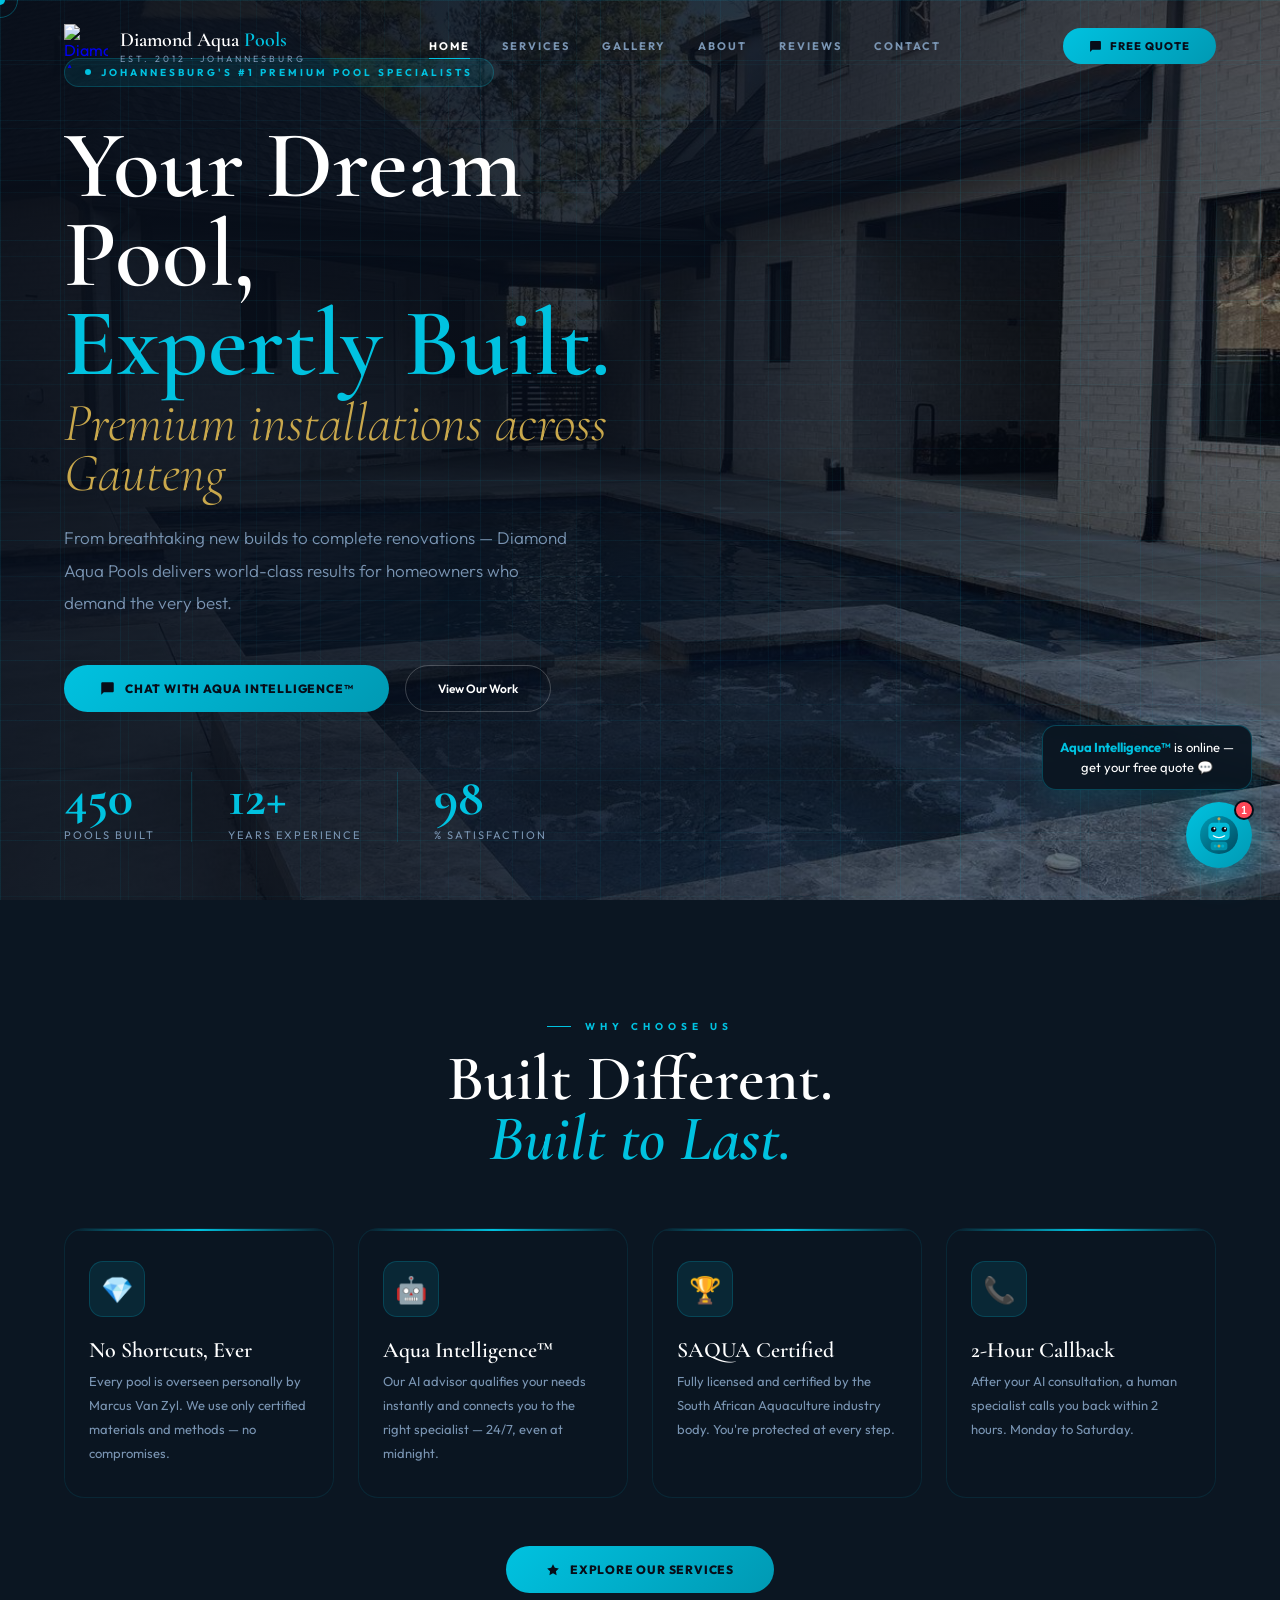
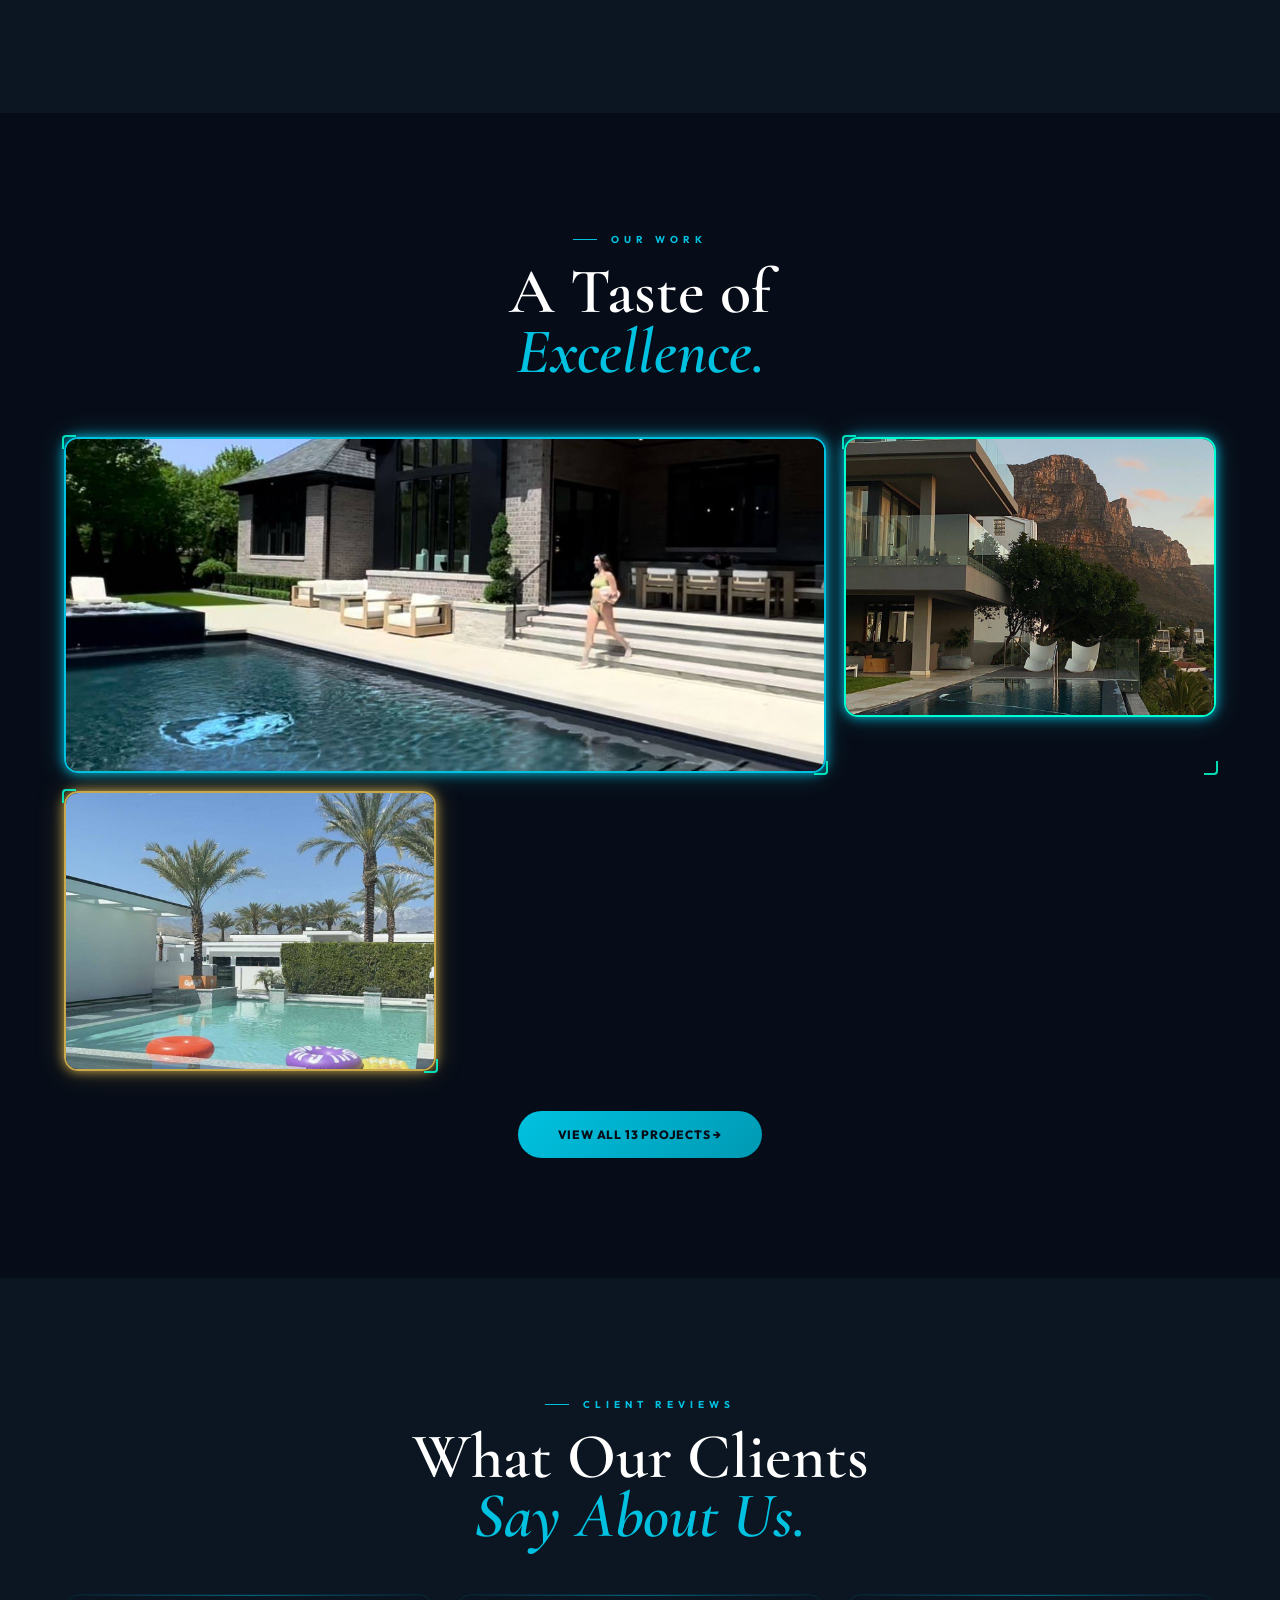
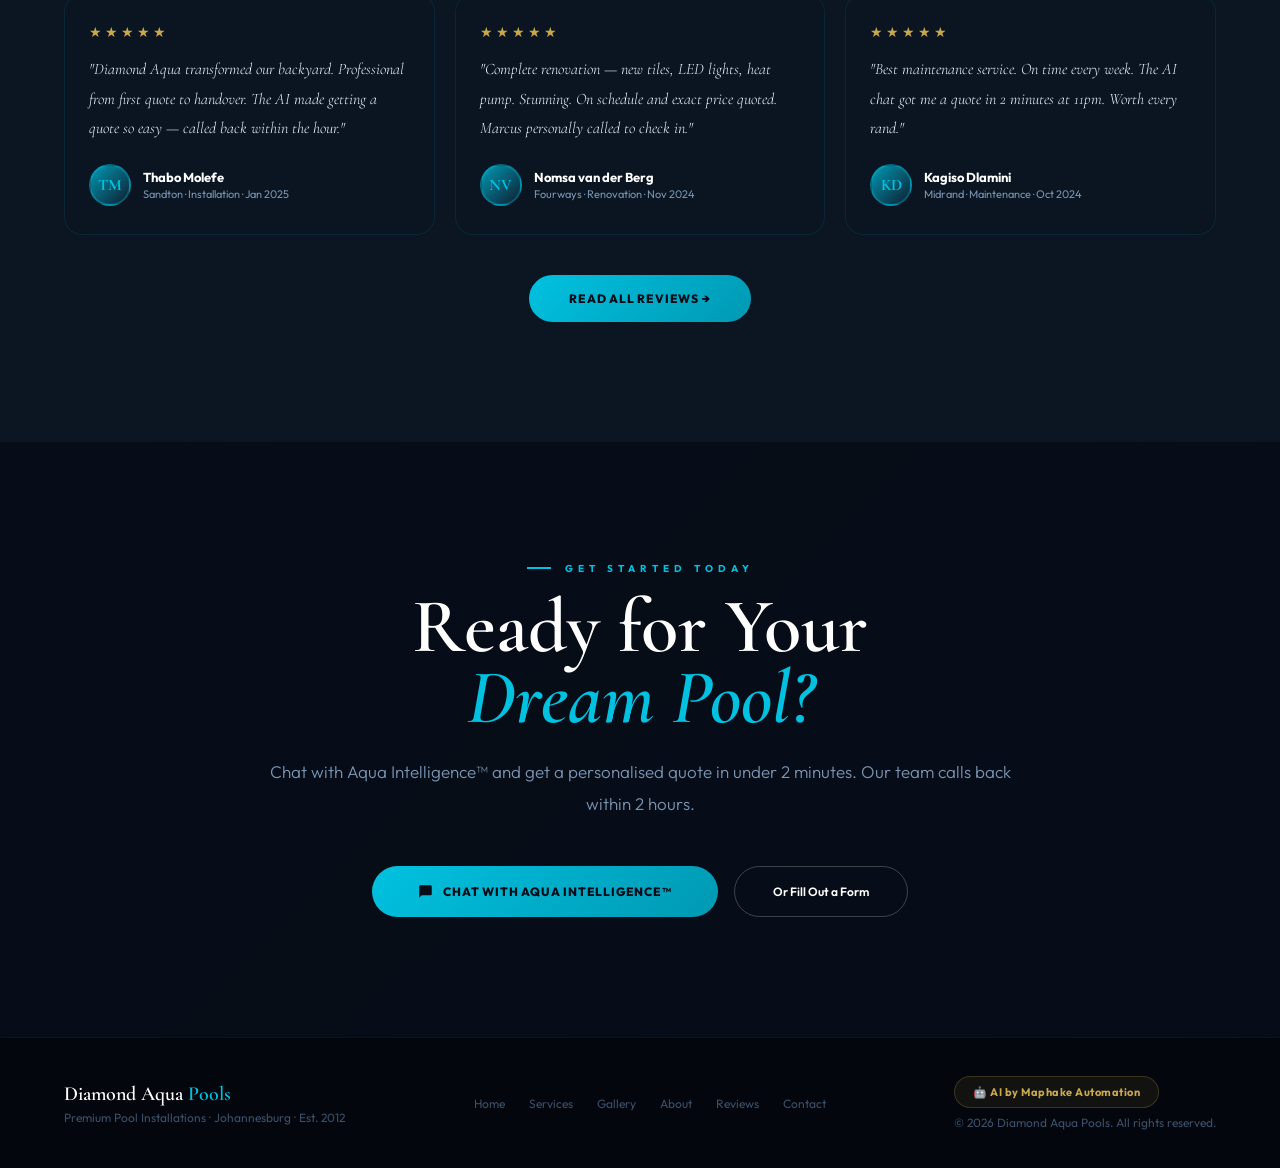
==== commit 1d7ce342: "Add files via upload" ====
--- a/index.html
+++ b/index.html
@@ -27,7 +27,7 @@
 <!-- NAV -->
 <nav id="nav">
   <a href="index.html" class="nlogo" data-page>
-    <img src="images/favicon.png" alt="Diamond Aqua Pools logo">
+    <img data-img="favicon" src="" alt="Diamond Aqua Pools logo">
     <div><div class="nlogo-t">Diamond Aqua <span>Pools</span></div><span class="nlogo-s">Est. 2012 · Johannesburg</span></div>
   </a>
   <div class="nlinks">
@@ -71,7 +71,7 @@
 
 <!-- ═══ HERO ═══ -->
 <section id="home" class="hero">
-  <div class="h-bg" style="background-image:url('images/p7.jpg')"></div>
+  <div class="h-bg" data-img="p7" style=""></div>
   <div class="h-ov"></div>
   <div class="h-gr"></div>
   <div class="h-cnt">
@@ -127,9 +127,9 @@
       <div class="sh" style="text-align:center">A Taste of<br><em>Excellence.</em></div>
     </div>
     <div class="neon-grid rv" style="grid-template-columns:repeat(3,1fr)">
-      <div class="ni large d1"><div class="ni-inner"><img src="images/p8.jpg" alt="Infinity edge pool" loading="lazy"><div class="ni-ov"><div><div class="ni-lb">Infinity Edge Pool</div><div class="ni-sub">Sandton · 2024</div></div></div></div></div>
-      <div class="ni d2"><div class="ni-inner"><img src="images/p6.jpg" alt="Cape Town sunset pool" loading="lazy"><div class="ni-ov"><div><div class="ni-lb">Cape Town Sunset Pool</div><div class="ni-sub">Clifton · 2024</div></div></div></div></div>
-      <div class="ni d3"><div class="ni-inner"><img src="images/p10.jpg" alt="LED night pool" loading="lazy"><div class="ni-ov"><div><div class="ni-lb">LED Night Pool</div><div class="ni-sub">Rosebank · 2024</div></div></div></div></div>
+      <div class="ni large d1"><div class="ni-inner"><img data-img="p8" src="" alt="Infinity edge pool" loading="lazy"><div class="ni-ov"><div><div class="ni-lb">Infinity Edge Pool</div><div class="ni-sub">Sandton · 2024</div></div></div></div></div>
+      <div class="ni d2"><div class="ni-inner"><img data-img="p6" src="" alt="Cape Town sunset pool" loading="lazy"><div class="ni-ov"><div><div class="ni-lb">Cape Town Sunset Pool</div><div class="ni-sub">Clifton · 2024</div></div></div></div></div>
+      <div class="ni d3"><div class="ni-inner"><img data-img="p10" src="" alt="LED night pool" loading="lazy"><div class="ni-ov"><div><div class="ni-lb">LED Night Pool</div><div class="ni-sub">Rosebank · 2024</div></div></div></div></div>
     </div>
     <div class="rv" style="text-align:center;margin-top:40px">
       <a href="gallery.html" class="cb1" data-page style="display:inline-flex;align-items:center;gap:10px;padding:16px 40px">
@@ -159,7 +159,7 @@
 
 <!-- ═══ CTA ═══ -->
 <section class="cta-sec">
-  <div class="cta-bg" style="background-image:url('images/p6.jpg')"></div>
+  <div class="cta-bg" data-img="p6" style=""></div>
   <div class="cta-ov"></div>
   <div class="sec"><div class="cta-in rv">
     <div class="stag" style="justify-content:center">Get Started Today</div>
@@ -215,6 +215,7 @@
   <div class="cm-pw">Powered by <span>Maphake Automation</span> · Aqua Intelligence™</div>
 </div>
 
+<script src="imgs.js"></script>
 <script src="shared.js"></script>
 </body>
 </html>
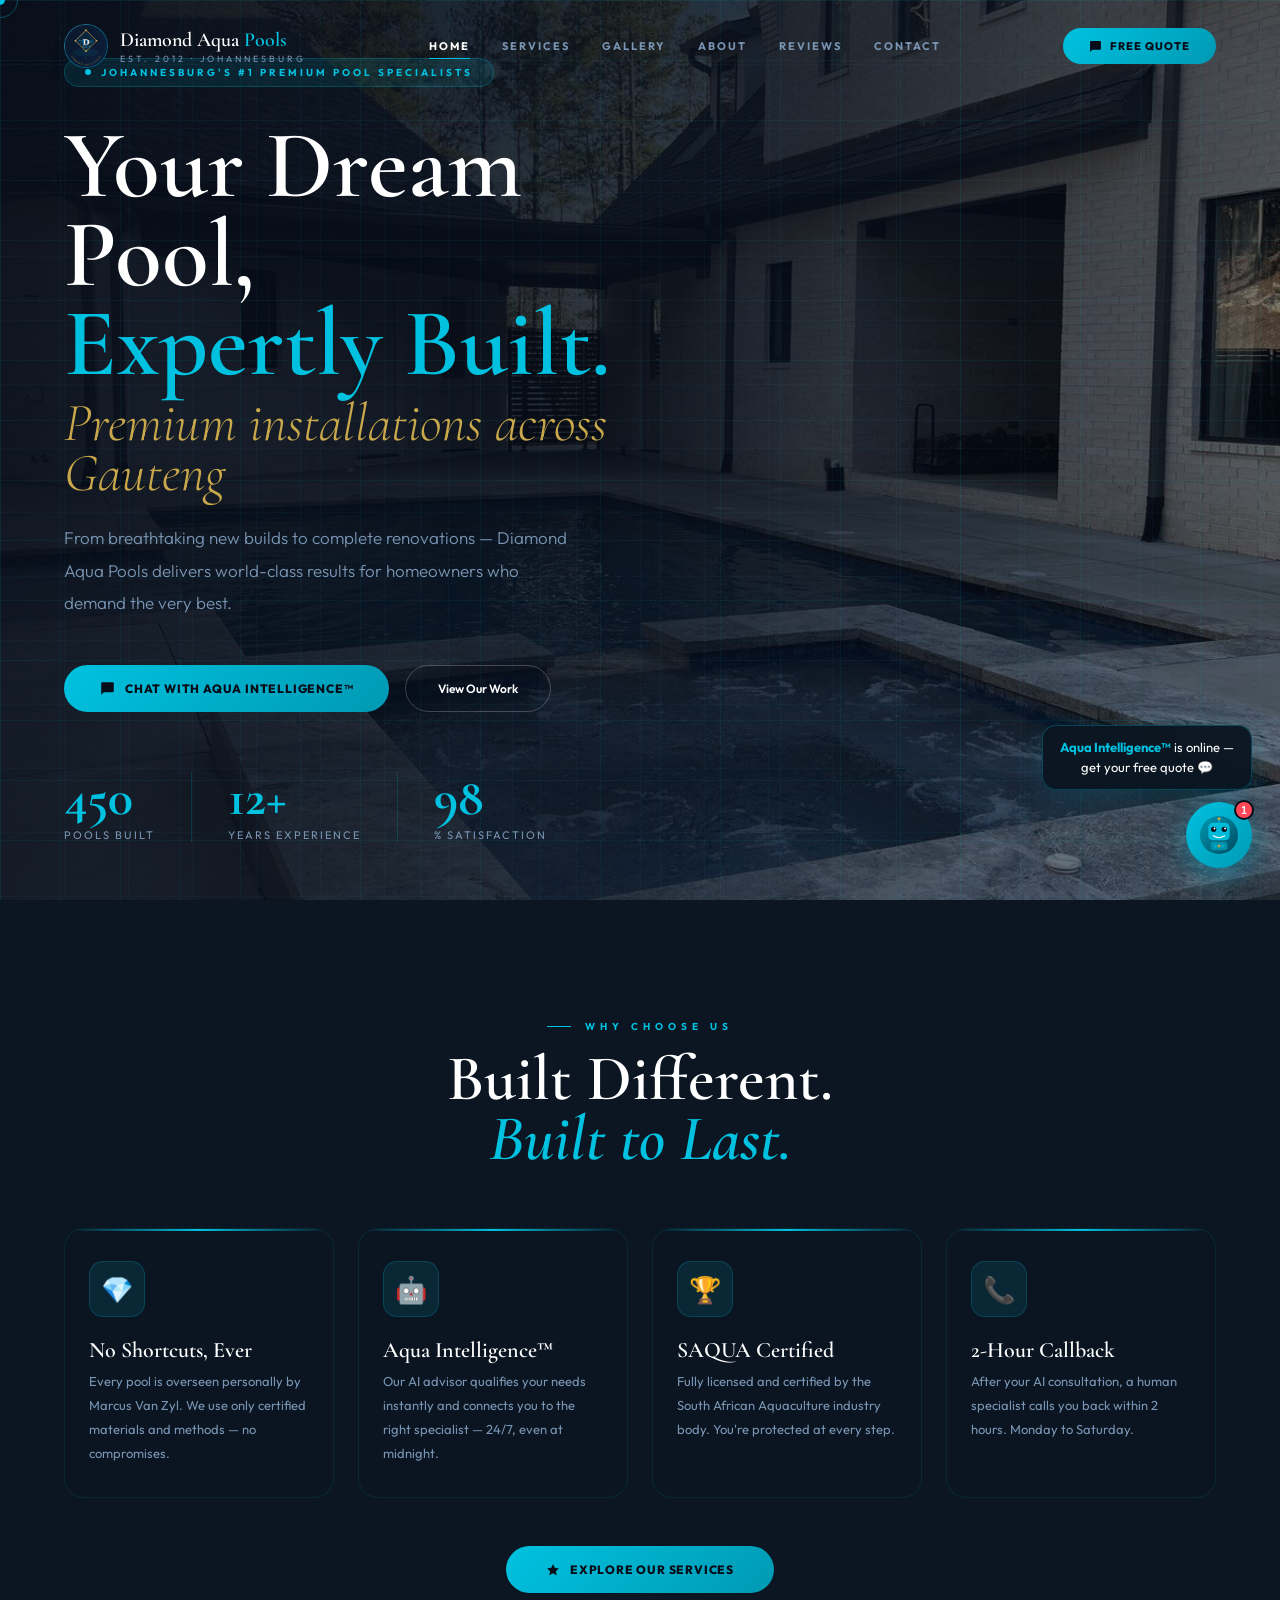
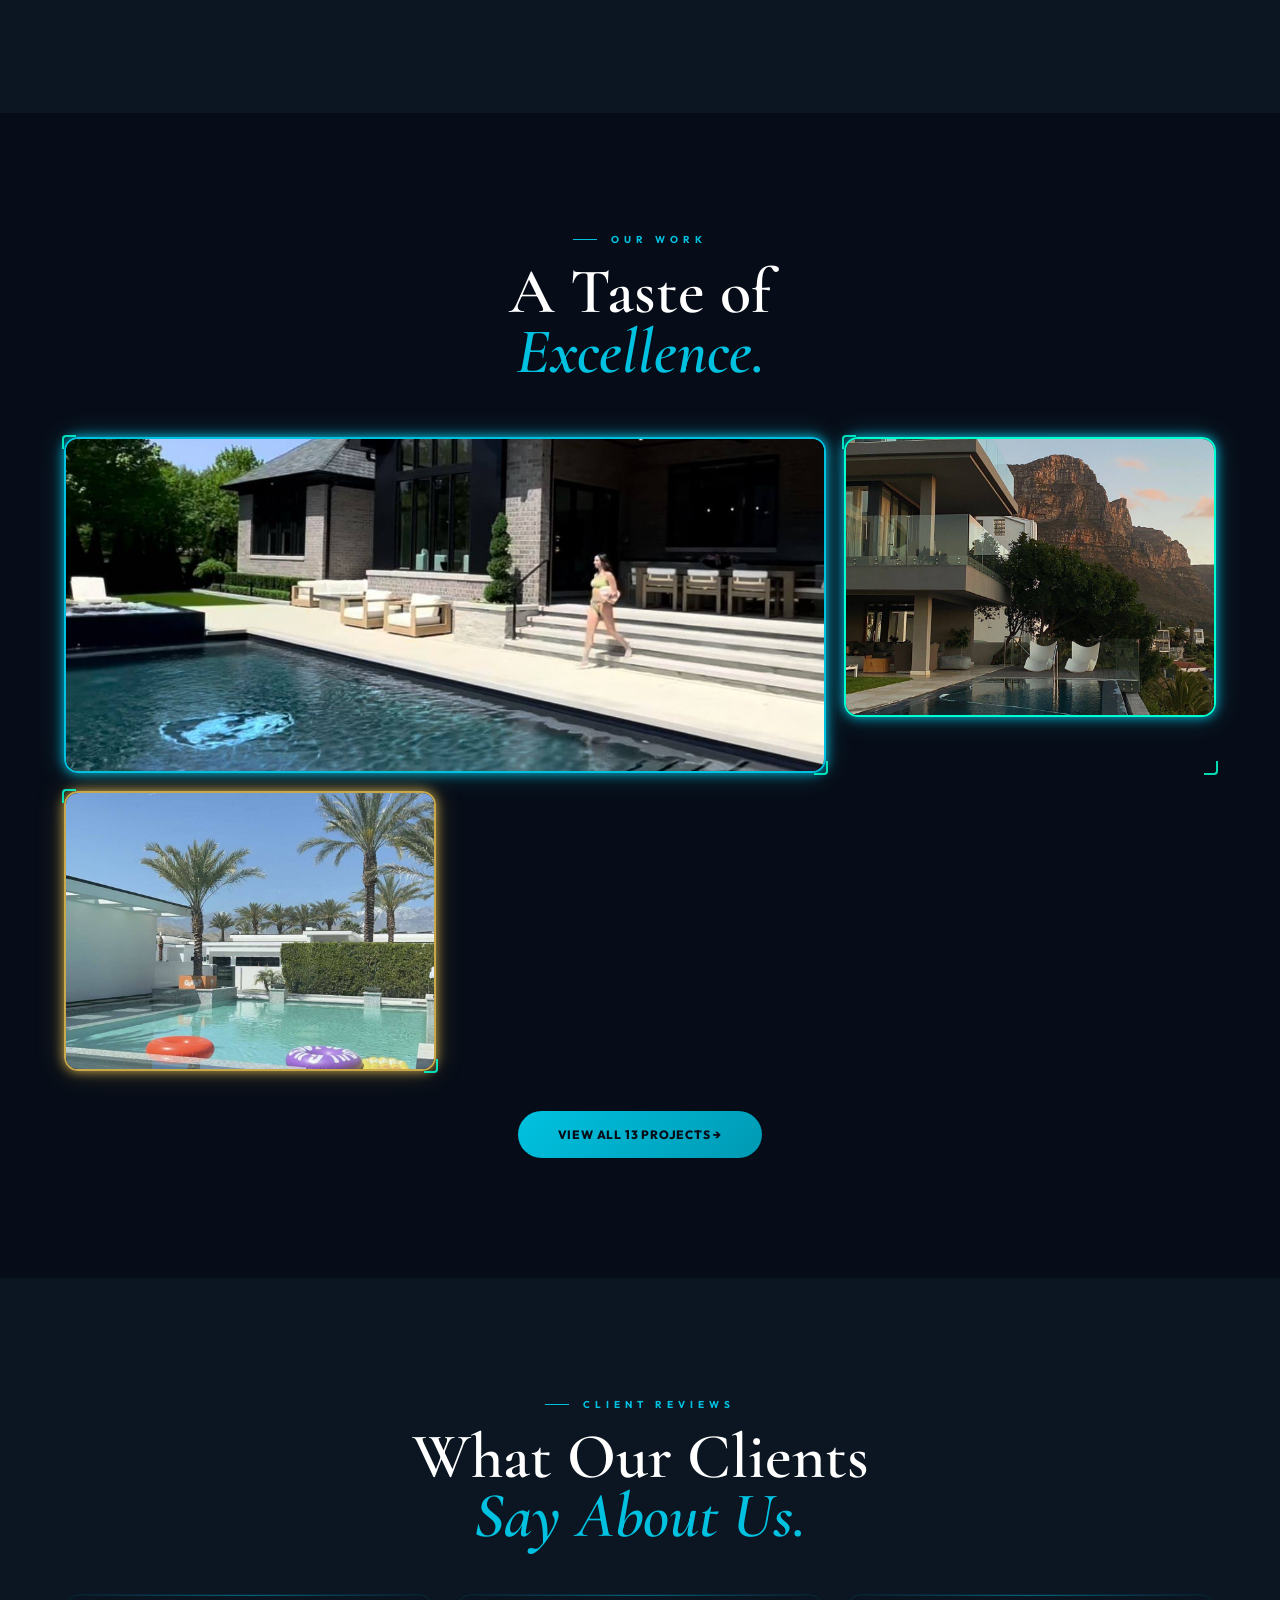
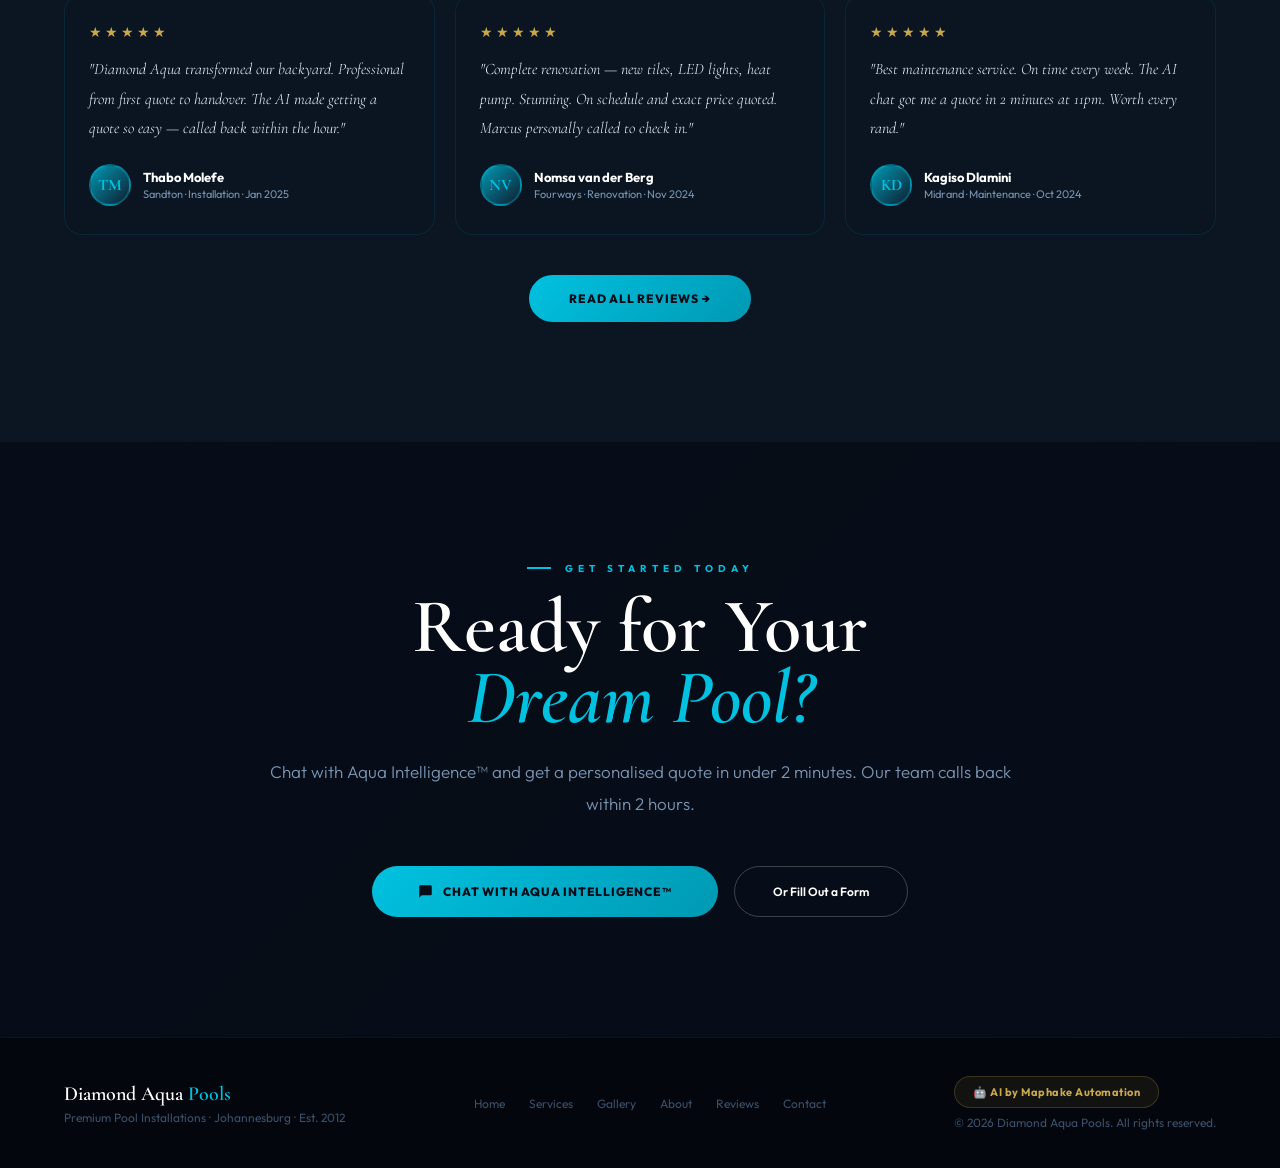
==== commit 32a19f28: "Add files via upload" ====
--- a/index.html
+++ b/index.html
@@ -27,7 +27,7 @@
 <!-- NAV -->
 <nav id="nav">
   <a href="index.html" class="nlogo" data-page>
-    <img data-img="favicon" src="" alt="Diamond Aqua Pools logo">
+    <img src="[data-uri]" alt="Diamond Aqua Pools logo">
     <div><div class="nlogo-t">Diamond Aqua <span>Pools</span></div><span class="nlogo-s">Est. 2012 · Johannesburg</span></div>
   </a>
   <div class="nlinks">
@@ -71,7 +71,7 @@
 
 <!-- ═══ HERO ═══ -->
 <section id="home" class="hero">
-  <div class="h-bg" data-img="p7" style=""></div>
+  <div class="h-bg" style="background-image:url('[data-uri]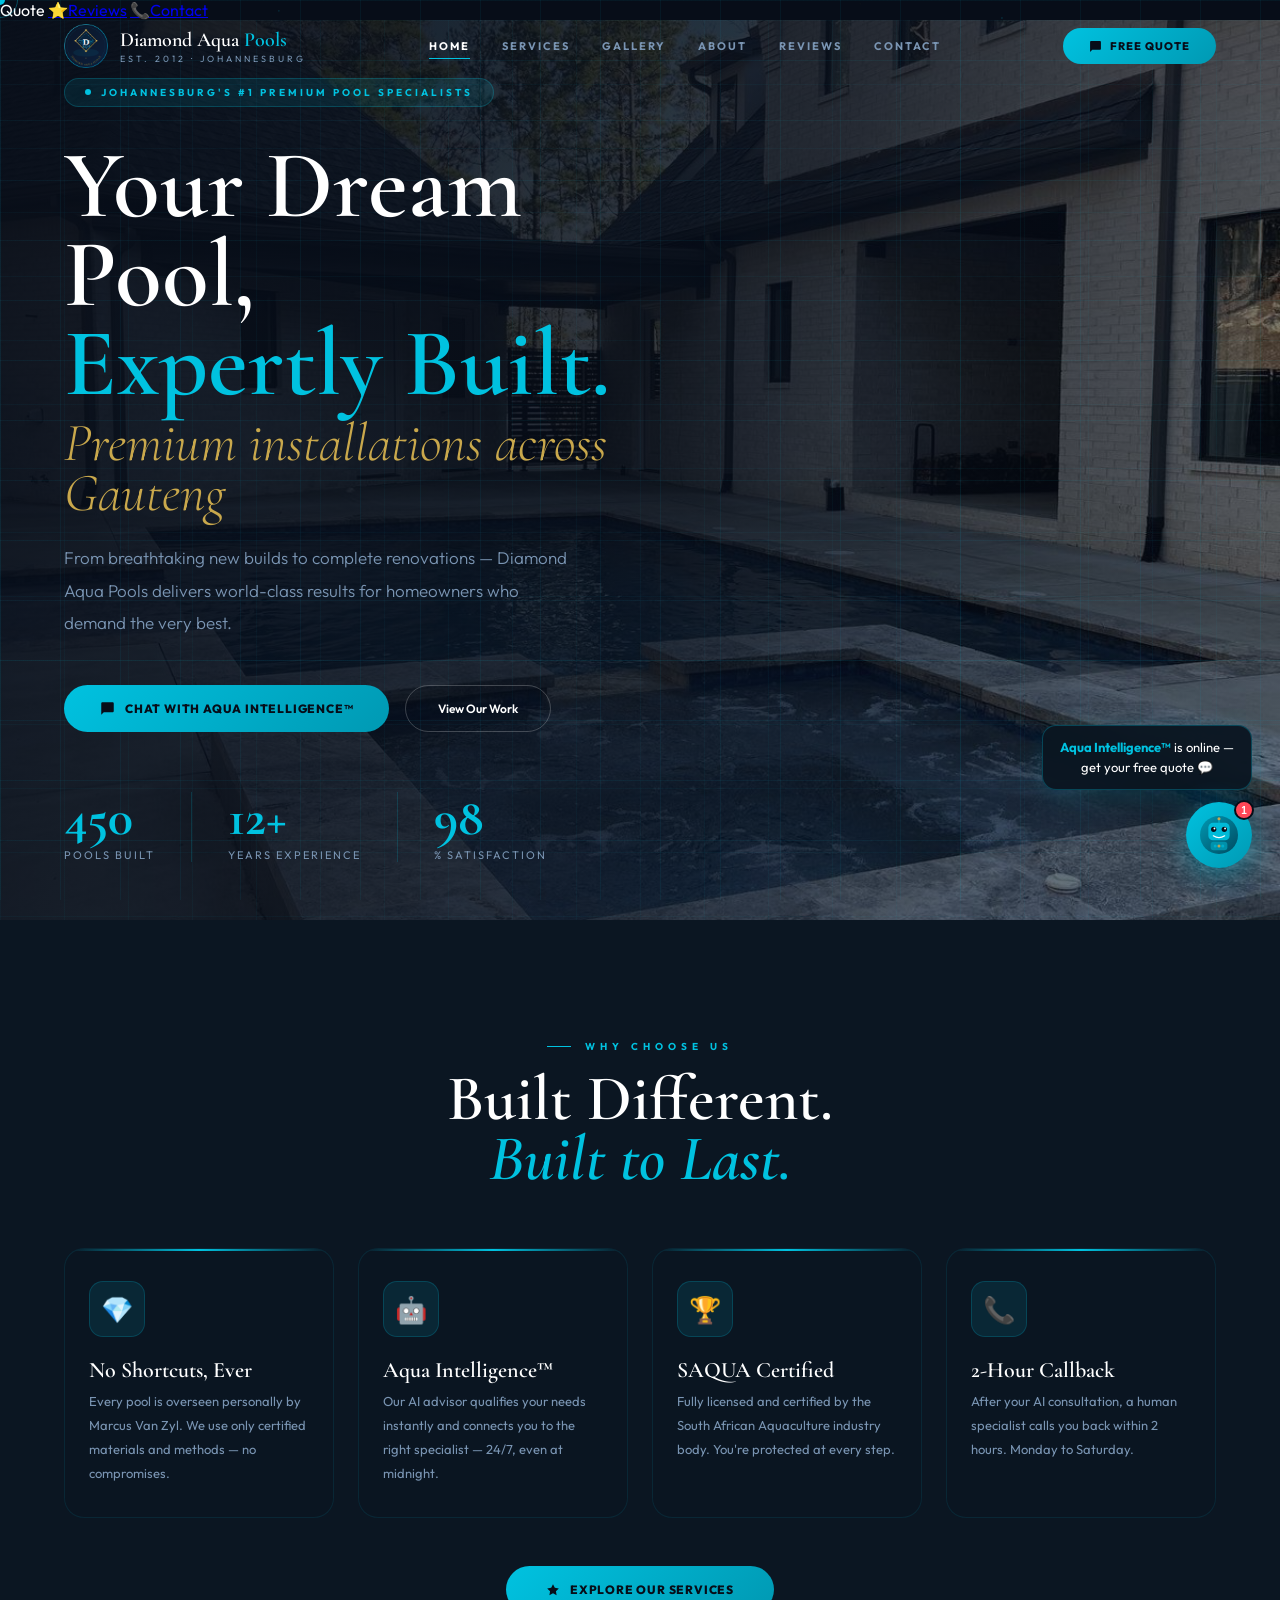
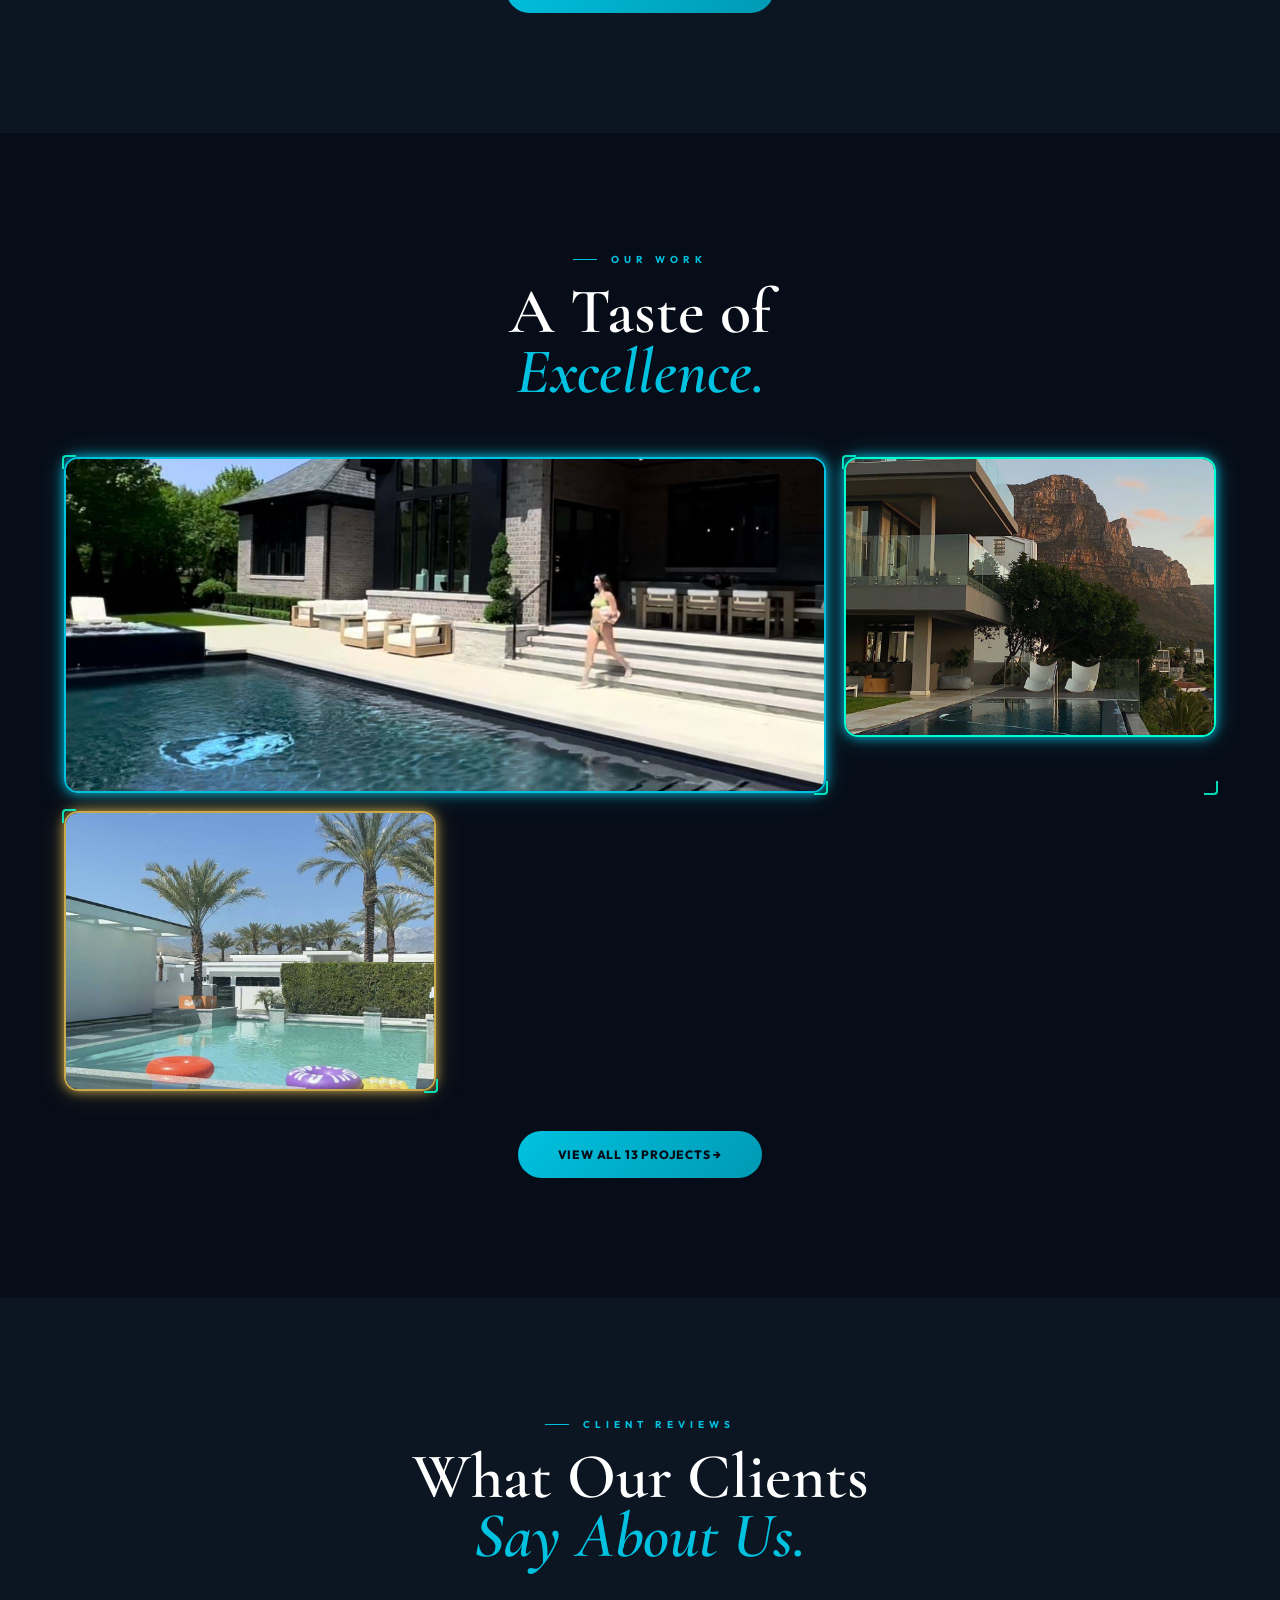
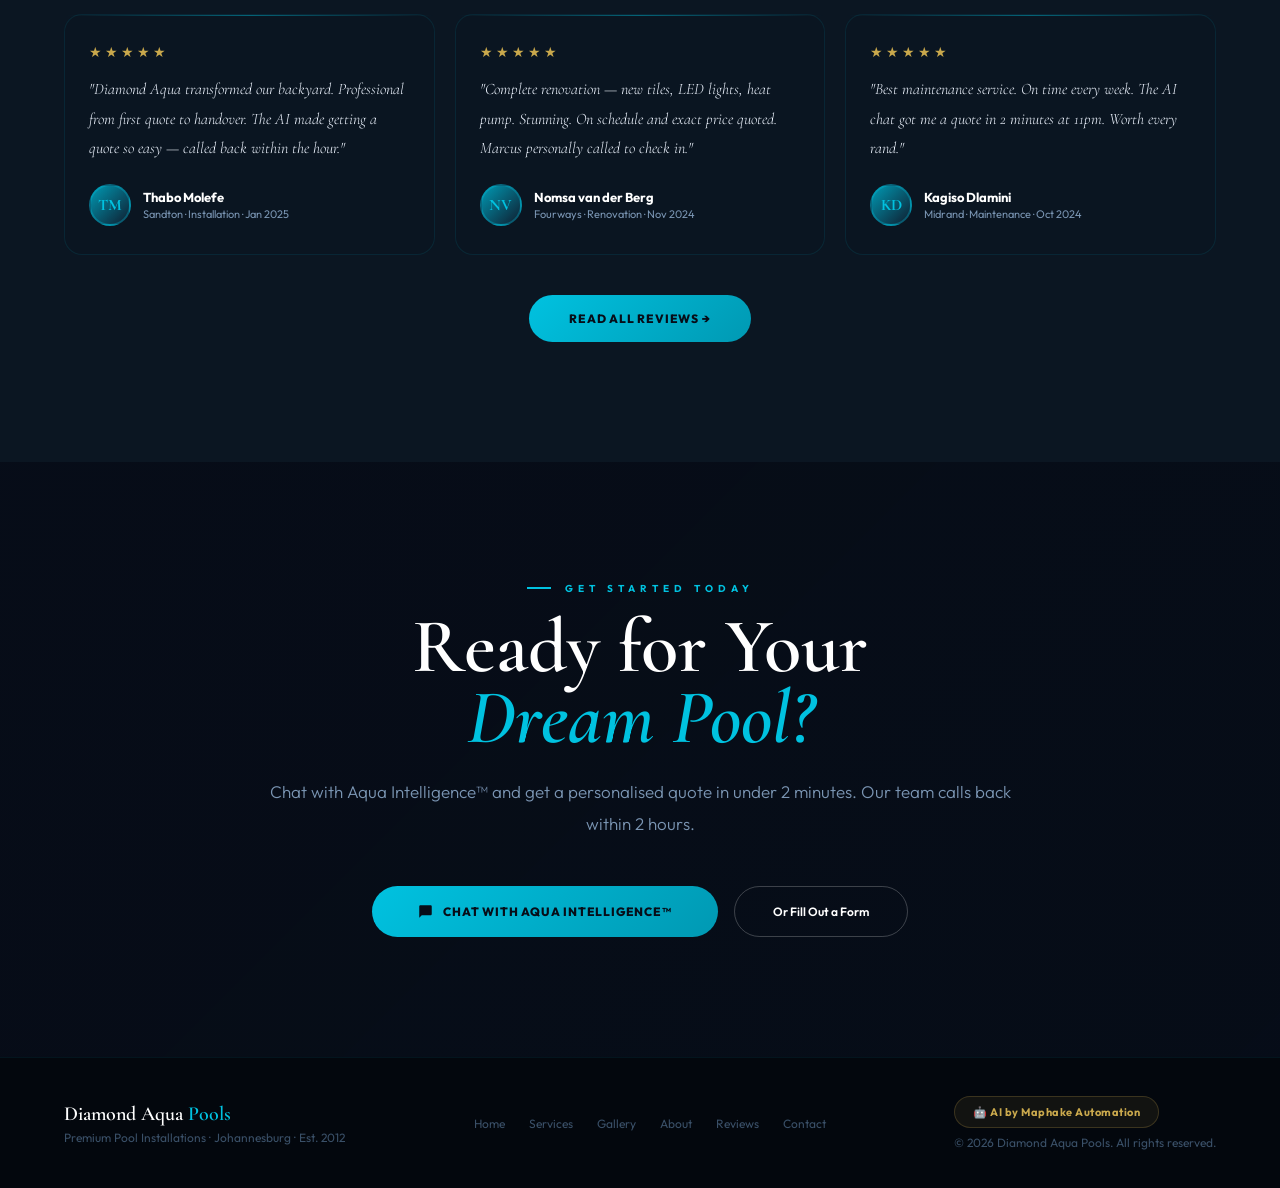
==== commit 991c24dc: "Add files via upload" ====
--- a/index.html
+++ b/index.html
@@ -59,11 +59,7 @@
 </div>
 
 <!-- Bottom nav -->
-<div class="bnav">
-  <div class="bnav-i">
-    <a href="index.html"    class="bi act" data-page><span class="bi-ic">🏠</span><span class="bi-lb">Home</span></a>
-    <a href="gallery.html"  class="bi"     data-page><span class="bi-ic">🖼️</span><span class="bi-lb">Gallery</span></a>
-    <a href="#" class="bc" onclick="openChat();return false;"><div class="bc-w"><svg viewBox="0 0 24 24"><path d="M20 2H4c-1.1 0-2 .9-2 2v18l4-4h14c1.1 0 2-.9 2-2V4c0-1.1-.9-2-2-2z"/></svg></div><span class="bc-lb">Quote</span></a>
+<span class="bc-lb">Quote</span></a>
     <a href="reviews.html"  class="bi"     data-page><span class="bi-ic">⭐</span><span class="bi-lb">Reviews</span></a>
     <a href="contact.html"  class="bi"     data-page><span class="bi-ic">📞</span><span class="bi-lb">Contact</span></a>
   </div>
--- a/style.css
+++ b/style.css
@@ -72,25 +72,17 @@
 .ham.open span:nth-child(2){opacity:0}
 .ham.open span:nth-child(3){transform:translateY(-7px) rotate(-45deg);background:var(--aqua)}
 /* Mobile drawer */
-.mob-d{position:fixed;inset:0;z-index:550;background:rgba(7,13,24,.99);backdrop-filter:blur(28px);display:flex;flex-direction:column;align-items:center;justify-content:center;transform:translateX(100%);transition:transform .42s cubic-bezier(.77,0,.18,1)}
+.mob-d{position:fixed;inset:0;z-index:550;background:rgba(7,13,24,.99);backdrop-filter:blur(28px);display:flex;flex-direction:column;align-items:center;justify-content:flex-start;overflow-y:auto;transform:translateX(100%);transition:transform .42s cubic-bezier(.77,0,.18,1);padding-bottom:env(safe-area-inset-bottom,20px)}
 .mob-d::before{content:'';position:absolute;top:0;left:0;right:0;height:2px;background:linear-gradient(90deg,transparent,var(--aqua),transparent)}
 .mob-d.open{transform:translateX(0)}
-.mob-links{display:flex;flex-direction:column;align-items:center;width:100%}
-.mob-links a{width:100%;text-align:center;padding:18px 20px;color:var(--grey);text-decoration:none;font-family:'Cormorant Garamond',serif;font-size:34px;letter-spacing:2px;border-bottom:1px solid rgba(0,194,224,.07);transition:color .2s}
+.mob-links{display:flex;flex-direction:column;align-items:center;width:100%;padding-top:90px}
+.mob-links a{width:100%;text-align:center;padding:20px 20px;color:var(--grey);text-decoration:none;font-family:'Cormorant Garamond',serif;font-size:36px;letter-spacing:2px;border-bottom:1px solid rgba(0,194,224,.07);transition:color .3s,transform .2s;display:block}
 .mob-links a:first-child{border-top:1px solid rgba(0,194,224,.07)}
-.mob-links a:hover,.mob-links a.act{color:var(--aqua)}
-.mob-cta{margin-top:32px;background:var(--aqua);color:var(--navy);padding:14px 48px;border-radius:50px;font-size:13px;font-weight:800;text-decoration:none;letter-spacing:1px;text-transform:uppercase}
+.mob-links a:hover,.mob-links a.act{color:var(--aqua);transform:scale(1.04)}
+.mob-cta{margin:36px auto 40px;background:linear-gradient(135deg,var(--aqua),var(--aqua2));color:var(--navy);padding:16px 52px;border-radius:50px;font-size:13px;font-weight:800;text-decoration:none;letter-spacing:1px;text-transform:uppercase;display:inline-block;box-shadow:0 8px 28px rgba(0,194,224,.35);transition:transform .2s,box-shadow .2s}
+.mob-cta:hover{transform:translateY(-2px);box-shadow:0 12px 36px rgba(0,194,224,.45)}
 /* Bottom nav */
-.bnav{display:none;position:fixed;bottom:0;left:0;right:0;z-index:490;background:rgba(7,13,24,.97);backdrop-filter:blur(24px);border-top:1px solid rgba(0,194,224,.1);padding:8px 0 max(8px,env(safe-area-inset-bottom))}
-.bnav-i{display:flex;justify-content:space-around;align-items:center;max-width:480px;margin:0 auto}
-.bi{display:flex;flex-direction:column;align-items:center;gap:3px;text-decoration:none;padding:4px 8px;min-width:52px}
-.bi-ic{font-size:19px;line-height:1}
-.bi-lb{font-size:9px;color:var(--grey);letter-spacing:1px;text-transform:uppercase;font-weight:600}
-.bi.act .bi-lb{color:var(--aqua)}
-.bc{display:flex;flex-direction:column;align-items:center;gap:3px;text-decoration:none;padding:0 8px}
-.bc-w{width:48px;height:48px;border-radius:50%;background:linear-gradient(135deg,var(--aqua),var(--aqua2));display:flex;align-items:center;justify-content:center;box-shadow:0 4px 20px rgba(0,194,224,.45);margin-top:-22px;transition:all .2s}
-.bc-w svg{width:20px;height:20px;fill:var(--navy)}
-.bc-lb{font-size:9px;color:var(--aqua);letter-spacing:1px;text-transform:uppercase;font-weight:700}
+
 
 /* ═══ SHARED LAYOUT ═══ */
 .sec{padding:120px 64px;position:relative;z-index:1}
@@ -385,8 +377,7 @@
   nav,nav.stuck{padding:14px 20px}
   .nlinks,.nbtn{display:none}
   .ham{display:flex}
-  .bnav{display:block}
-  .sec{padding:80px 20px 120px}
+  .sec{padding:80px 20px 80px}
   .hero{padding:100px 20px 120px}
   .ph{padding:0 20px 48px}
   .ab-grid,.co-grid{grid-template-columns:1fr;gap:40px}
@@ -397,8 +388,8 @@
   .neon-grid{grid-template-columns:1fr 1fr;gap:13px}
   .ni.large{grid-column:span 2}
   .chat-modal{width:calc(100vw - 36px);right:18px}
-  .chat-fab{bottom:80px;right:16px}
-  footer{padding:24px 20px 100px;flex-direction:column;text-align:center}
+  .chat-fab{bottom:24px;right:16px}
+  footer{padding:24px 20px 40px;flex-direction:column;text-align:center}
   .fl{justify-content:center}
   .rs-wrap{flex-direction:column;gap:22px}
   .rf-row,.co-row{grid-template-columns:1fr}
@@ -414,7 +405,7 @@
   .sh{font-size:clamp(34px,11vw,52px)}
   .ma-ban{flex-direction:column;text-align:center}
   .chat-modal{width:calc(100vw - 24px);right:12px;bottom:84px}
-  .chat-fab{bottom:72px;right:12px}
+  .chat-fab{bottom:20px;right:12px}
   .h-stats{flex-direction:column;gap:12px}
   .hs{border-right:none;margin-right:0;padding-right:0}
 }
